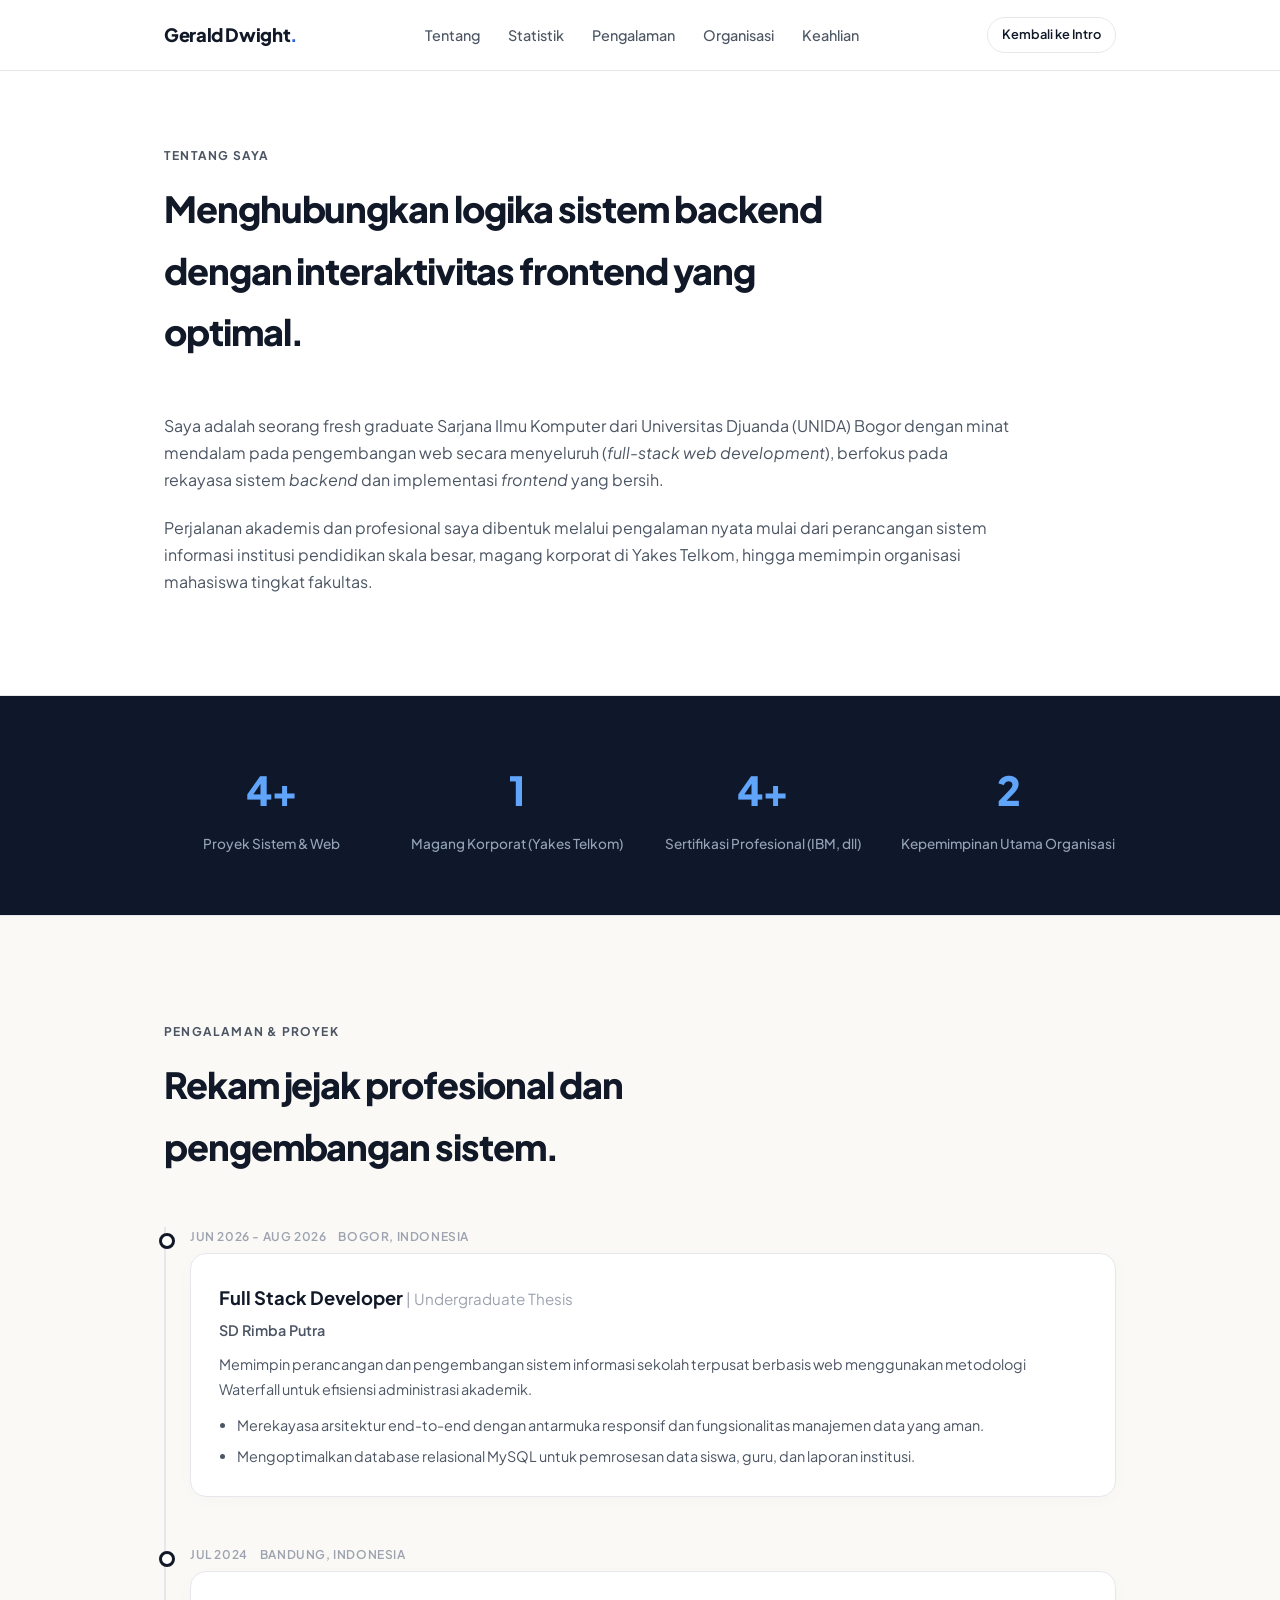
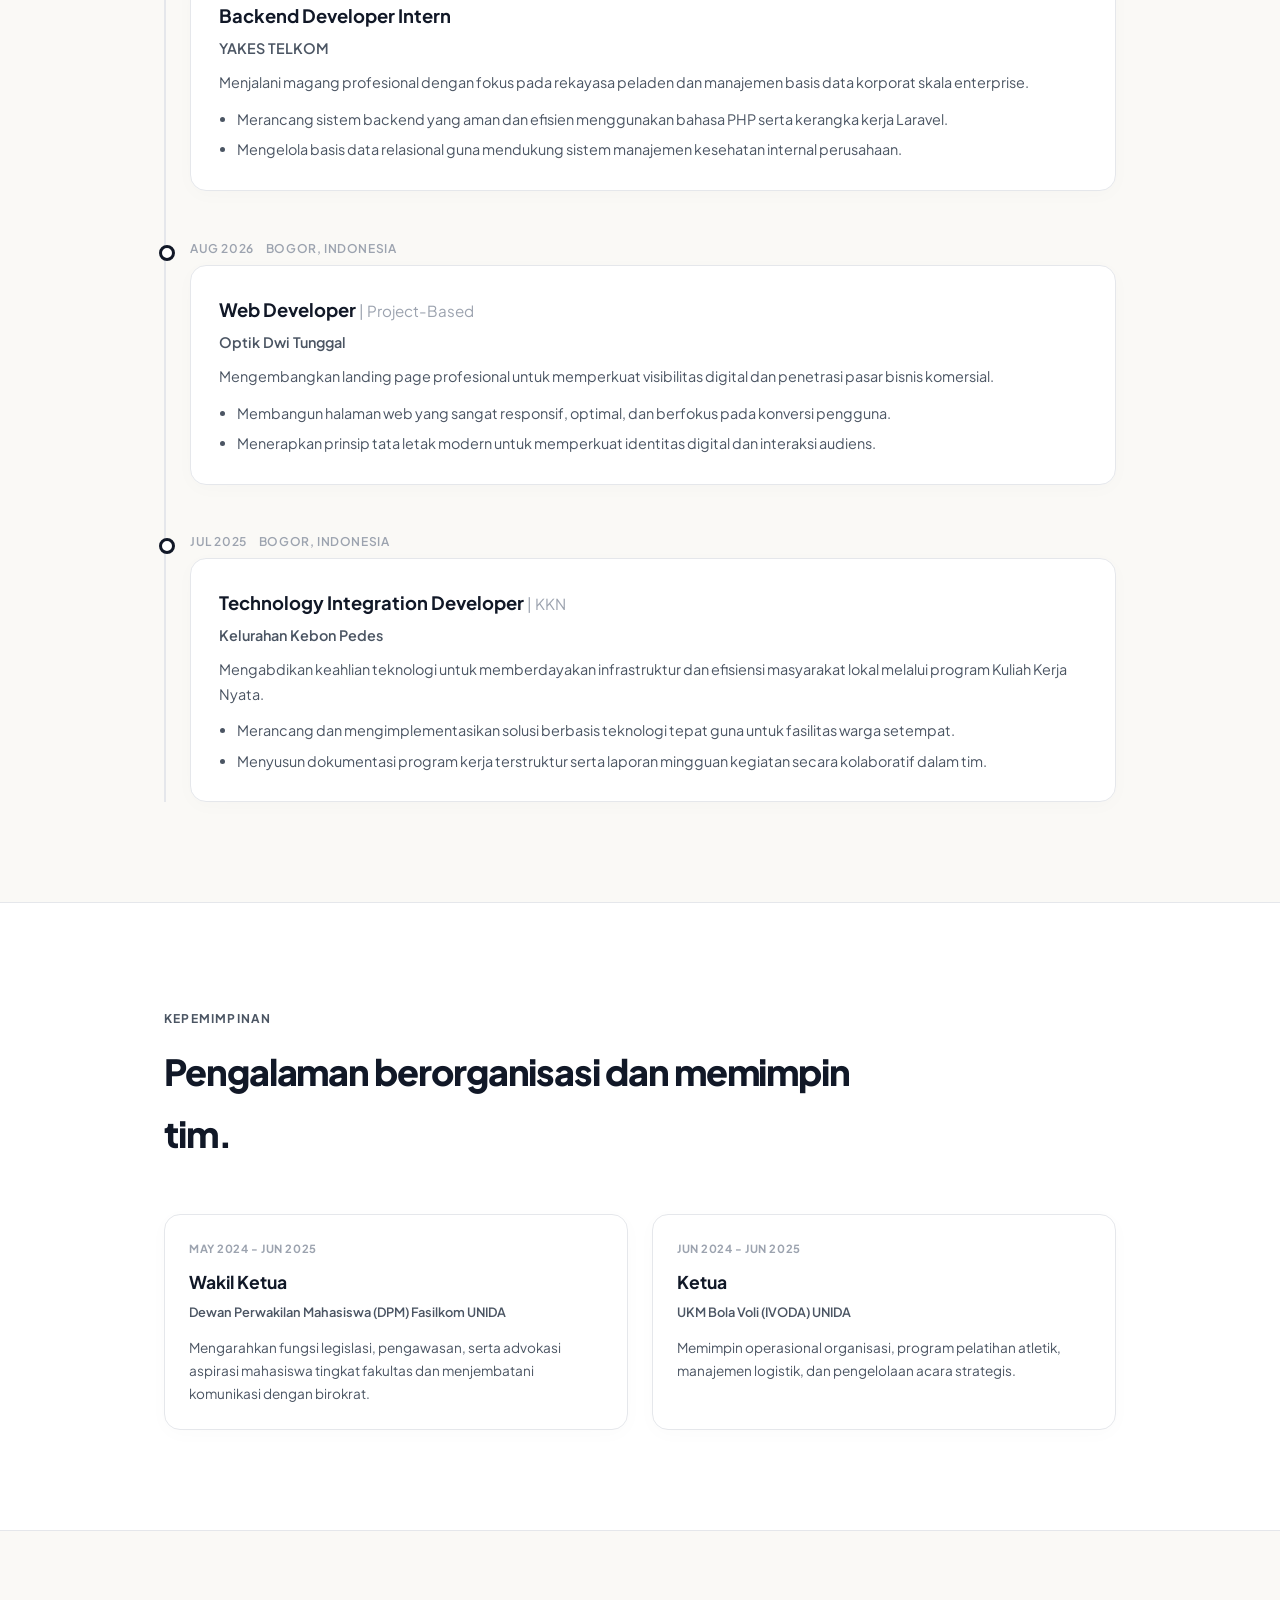
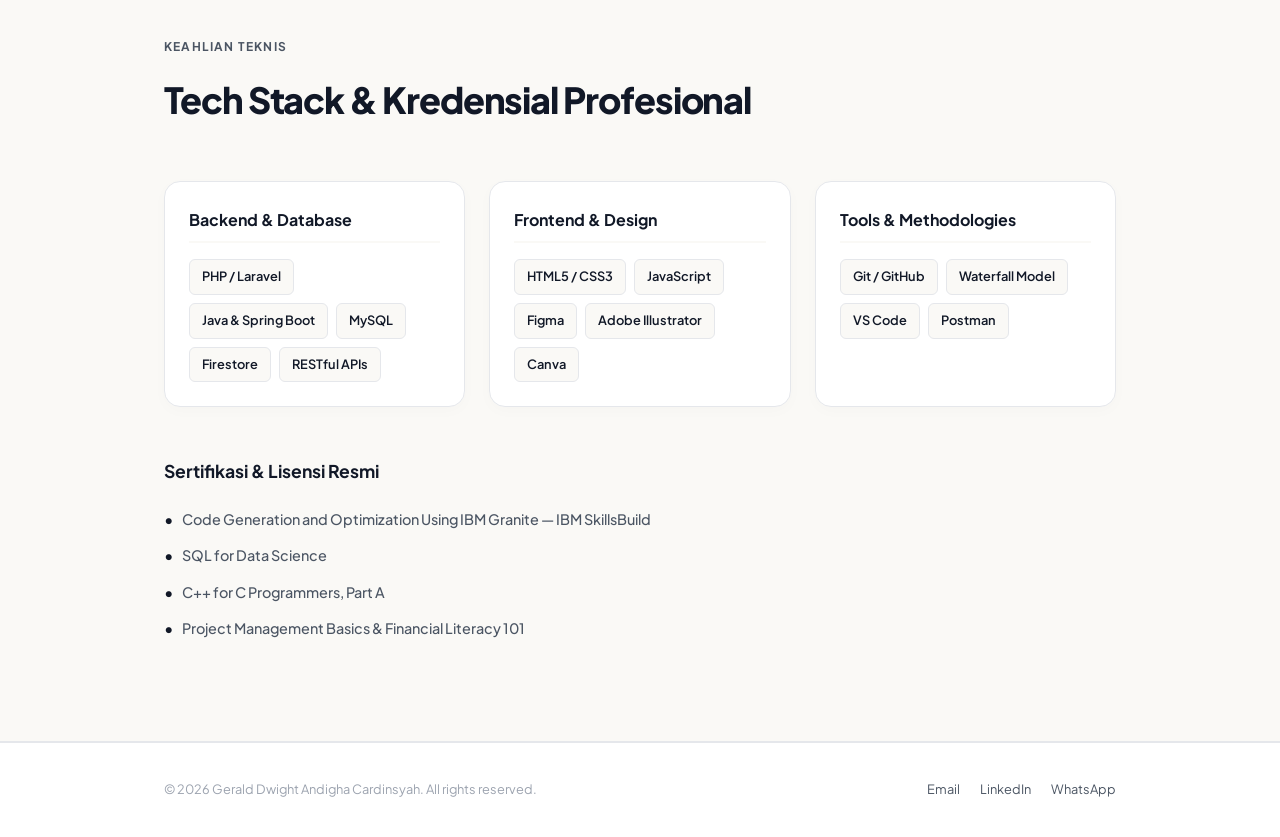
==== portfolio.html @ aa1ef706 "Add files via upload" ====
<!DOCTYPE html>
<html lang="id">
<head>
    <meta charset="UTF-8">
    <meta name="viewport" content="width=device-width, initial-scale=1.0">
    <title>Portfolio — Gerald Dwight Andigha Cardinsyah</title>
    <link rel="preconnect" href="https://fonts.googleapis.com">
    <link rel="preconnect" href="https://fonts.gstatic.com" crossorigin>
    <link href="https://fonts.googleapis.com/css2?family=Plus+Jakarta+Sans:wght@300;400;500;600;700;800&display=swap" rel="stylesheet">
    <link rel="stylesheet" href="style.css">
</head>
<body>

    <!-- Header & Navigation -->
    <header class="navbar" id="navbar">
        <div class="nav-container">
            <a href="index.html" class="logo">Gerald Dwight<span>.</span></a>
            <nav class="nav-links" id="navLinks">
                <a href="#about">Tentang</a>
                <a href="#stats">Statistik</a>
                <a href="#experience">Pengalaman</a>
                <a href="#organization">Organisasi</a>
                <a href="#skills">Keahlian</a>
            </nav>
            <div class="nav-actions">
                <a href="index.html" class="btn-outline-small">Kembali ke Intro</a>
                <button class="menu-toggle" id="menuToggle" aria-label="Toggle Menu">
                    <span></span>
                    <span></span>
                    <span></span>
                </button>
            </div>
        </div>
    </header>

    <!-- About Section -->
    <section id="about" class="section first-section">
        <div class="container reveal">
            <div class="section-header">
                <span class="section-tag">Tentang Saya</span>
                <h2 class="section-title">Menghubungkan logika sistem backend dengan interaktivitas frontend yang optimal.</h2>
            </div>
            <div class="about-content">
                <p>
                    Saya adalah seorang fresh graduate Sarjana Ilmu Komputer dari Universitas Djuanda (UNIDA) Bogor dengan minat mendalam pada pengembangan web secara menyeluruh (<em>full-stack web development</em>), berfokus pada rekayasa sistem <em>backend</em> dan implementasi <em>frontend</em> yang bersih.
                </p>
                <p>
                    Perjalanan akademis dan profesional saya dibentuk melalui pengalaman nyata mulai dari perancangan sistem informasi institusi pendidikan skala besar, magang korporat di Yakes Telkom, hingga memimpin organisasi mahasiswa tingkat fakultas.
                </p>
            </div>
        </div>
    </section>

    <!-- Stats Section (Baru untuk Mengisi Kekosongan & Menampilkan Kredibilitas) -->
    <section id="stats" class="stats-section">
        <div class="container">
            <div class="stats-grid reveal">
                <div class="stat-card">
                    <h3>4+</h3>
                    <p>Proyek Sistem & Web</p>
                </div>
                <div class="stat-card">
                    <h3>1</h3>
                    <p>Magang Korporat (Yakes Telkom)</p>
                </div>
                <div class="stat-card">
                    <h3>4+</h3>
                    <p>Sertifikasi Profesional (IBM, dll)</p>
                </div>
                <div class="stat-card">
                    <h3>2</h3>
                    <p>Kepemimpinan Utama Organisasi</p>
                </div>
            </div>
        </div>
    </section>

<!-- Experience Section -->
    <section id="experience" class="section bg-light">
        <div class="container">
            <div class="section-header reveal">
                <span class="section-tag">Pengalaman & Proyek</span>
                <h2 class="section-title">Rekam jejak profesional dan pengembangan sistem.</h2>
            </div>

            <div class="timeline">
                <!-- 1. SD Rimba Putra -->
                <div class="timeline-item reveal">
                    <div class="timeline-meta">
                        <span class="period">Jun 2026 - Aug 2026</span>
                        <span class="location">Bogor, Indonesia</span>
                    </div>
                    <div class="timeline-content card-box">
                        <h3>Full Stack Developer <span class="role-sub">| Undergraduate Thesis</span></h3>
                        <p class="company">SD Rimba Putra</p>
                        <p class="desc">
                            Memimpin perancangan dan pengembangan sistem informasi sekolah terpusat berbasis web menggunakan metodologi Waterfall untuk efisiensi administrasi akademik.
                        </p>
                        <ul>
                            <li>Merekayasa arsitektur end-to-end dengan antarmuka responsif dan fungsionalitas manajemen data yang aman.</li>
                            <li>Mengoptimalkan database relasional MySQL untuk pemrosesan data siswa, guru, dan laporan institusi.</li>
                        </ul>
                    </div>
                </div>

                <!-- 2. Yakes Telkom -->
                <div class="timeline-item reveal">
                    <div class="timeline-meta">
                        <span class="period">Jul 2024</span>
                        <span class="location">Bandung, Indonesia</span>
                    </div>
                    <div class="timeline-content card-box">
                        <h3>Backend Developer Intern</h3>
                        <p class="company">YAKES TELKOM</p>
                        <p class="desc">
                            Menjalani magang profesional dengan fokus pada rekayasa peladen dan manajemen basis data korporat skala enterprise.
                        </p>
                        <ul>
                            <li>Merancang sistem backend yang aman dan efisien menggunakan bahasa PHP serta kerangka kerja Laravel.</li>
                            <li>Mengelola basis data relasional guna mendukung sistem manajemen kesehatan internal perusahaan.</li>
                        </ul>
                    </div>
                </div>

<!-- 3. Optik Dwi Tunggal -->
                <div class="timeline-item reveal">
                    <div class="timeline-meta">
                        <span class="period">Aug 2026</span>
                        <span class="location">Bogor, Indonesia</span>
                    </div>
                    <div class="timeline-content card-box">
                        <h3>Web Developer <span class="role-sub">| Project-Based</span></h3>
                        <p class="company">Optik Dwi Tunggal</p>
                        <p class="desc">
                            Mengembangkan landing page profesional untuk memperkuat visibilitas digital dan penetrasi pasar bisnis komersial.
                        </p>
                        <ul>
                            <li>Membangun halaman web yang sangat responsif, optimal, dan berfokus pada konversi pengguna.</li>
                            <li>Menerapkan prinsip tata letak modern untuk memperkuat identitas digital dan interaksi audiens.</li>
                        </ul>
                    </div>
                </div>

                <!-- 4. KKN Kelurahan Kebon Pedes -->
                <div class="timeline-item reveal">
                    <div class="timeline-meta">
                        <span class="period">Jul 2025</span>
                        <span class="location">Bogor, Indonesia</span>
                    </div>
                    <div class="timeline-content card-box">
                        <h3>Technology Integration Developer <span class="role-sub">| KKN</span></h3>
                        <p class="company">Kelurahan Kebon Pedes</p>
                        <p class="desc">
                            Mengabdikan keahlian teknologi untuk memberdayakan infrastruktur dan efisiensi masyarakat lokal melalui program Kuliah Kerja Nyata.
                        </p>
                        <ul>
                            <li>Merancang dan mengimplementasikan solusi berbasis teknologi tepat guna untuk fasilitas warga setempat.</li>
                            <li>Menyusun dokumentasi program kerja terstruktur serta laporan mingguan kegiatan secara kolaboratif dalam tim.</li>
                        </ul>
                    </div>
                </div>
            </div>
        </div>
    </section>

    <!-- Organization Section -->
    <section id="organization" class="section">
        <div class="container">
            <div class="section-header reveal">
                <span class="section-tag">Kepemimpinan</span>
                <h2 class="section-title">Pengalaman berorganisasi dan memimpin tim.</h2>
            </div>

            <div class="org-grid">
                <div class="org-card reveal">
                    <span class="org-period">May 2024 - Jun 2025</span>
                    <h3>Wakil Ketua</h3>
                    <p class="org-place">Dewan Perwakilan Mahasiswa (DPM) Fasilkom UNIDA</p>
                    <p class="org-desc">Mengarahkan fungsi legislasi, pengawasan, serta advokasi aspirasi mahasiswa tingkat fakultas dan menjembatani komunikasi dengan birokrat.</p>
                </div>

                <div class="org-card reveal">
                    <span class="org-period">Jun 2024 - Jun 2025</span>
                    <h3>Ketua</h3>
                    <p class="org-place">UKM Bola Voli (IVODA) UNIDA</p>
                    <p class="org-desc">Memimpin operasional organisasi, program pelatihan atletik, manajemen logistik, dan pengelolaan acara strategis.</p>
                </div>
            </div>
        </div>
    </section>

    <!-- Skills & Certifications Section (Diperkaya dengan Grid Kartu Teknologi) -->
    <section id="skills" class="section bg-light">
        <div class="container">
            <div class="section-header reveal">
                <span class="section-tag">Keahlian Teknis</span>
                <h2 class="section-title">Tech Stack & Kredensial Profesional</h2>
            </div>

            <div class="skills-grid-container reveal">
                <div class="tech-card">
                    <h4>Backend & Database</h4>
                    <div class="tech-tags">
                        <span>PHP / Laravel</span>
                        <span>Java & Spring Boot</span>
                        <span>MySQL</span>
                        <span>Firestore</span>
                        <span>RESTful APIs</span>
                    </div>
                </div>
                <div class="tech-card">
                    <h4>Frontend & Design</h4>
                    <div class="tech-tags">
                        <span>HTML5 / CSS3</span>
                        <span>JavaScript</span>
                        <span>Figma</span>
                        <span>Adobe Illustrator</span>
                        <span>Canva</span>
                    </div>
                </div>
                <div class="tech-card">
                    <h4>Tools & Methodologies</h4>
                    <div class="tech-tags">
                        <span>Git / GitHub</span>
                        <span>Waterfall Model</span>
                        <span>VS Code</span>
                        <span>Postman</span>
                    </div>
                </div>
            </div>

            <div class="certs-box reveal" style="margin-top: 50px;">
                <h3 style="font-size: 1.1rem; margin-bottom: 20px; font-weight: 700;">Sertifikasi & Lisensi Resmi</h3>
                <ul class="cert-list">
                    <li>Code Generation and Optimization Using IBM Granite — IBM SkillsBuild</li>
                    <li>SQL for Data Science</li>
                    <li>C++ for C Programmers, Part A</li>
                    <li>Project Management Basics & Financial Literacy 101</li>
                </ul>
            </div>
        </div>
    </section>

    <!-- Footer -->
    <footer class="footer">
        <div class="container footer-content">
            <p>© <span id="currentYear">2026</span> Gerald Dwight Andigha Cardinsyah. All rights reserved.</p>
            <div class="footer-links">
                <a href="mailto:geralddwight2003@gmail.com">Email</a>
                <a href="https://linkedin.com/in/geralddwight" target="_blank">LinkedIn</a>
                <a href="tel:08998655334">WhatsApp</a>
            </div>
        </div>
    </footer>

    <script src="script.js"></script>
</body>
</html>
---- style.css ----
:root {
    --bg-primary: #ffffff;
    --bg-secondary: #faf9f6;
    --surface: #ffffff;
    --text-main: #111827;
    --text-muted: #4b5563;
    --text-light: #9ca3af;
    --accent: #0f172a;
    --border-color: #e5e7eb;
    --radius-lg: 16px;
    --radius-sm: 8px;
    --transition: all 0.4s cubic-bezier(0.16, 1, 0.3, 1);
}

* {
    margin: 0;
    padding: 0;
    box-sizing: border-box;
}

html {
    scroll-behavior: smooth;
}

body {
    font-family: 'Plus Jakarta Sans', sans-serif;
    background-color: var(--bg-primary);
    color: var(--text-main);
    line-height: 1.7;
    -webkit-font-smoothing: antialiased;
    overflow-x: hidden;
}

/* --- LANDING PAGE ARTISTIC STYLING --- */
.landing-body {
    background-color: #0b0f19;
    color: #f8fafc;
    min-height: 100vh;
    display: flex;
    flex-direction: column;
    justify-content: center;
    position: relative;
    overflow: hidden;
}

.artistic-bg {
    position: absolute;
    inset: 0;
    background: 
        radial-gradient(circle at 20% 30%, rgba(61, 62, 63, 0.8) 0%, transparent 50%),
        radial-gradient(circle at 80% 70%, rgba(17, 17, 18, 0.9) 0%, transparent 60%),
        linear-gradient(135deg, #090d16 0%, #111827 50%, #0f172a 100%);
    opacity: 0.95;
    z-index: 1;
}

.artistic-bg::after {
    content: "";
    position: absolute;
    inset: 0;
    background-image: url("data:image/svg+xml,%3Csvg viewBox='0 0 200 200' xmlns='http://www.w3.org/2000/svg'%3E%3Cfilter id='noiseFilter'%3E%3CfeTurbulence type='fractalNoise' baseFrequency='0.8' numOctaves='3' stitchTiles='stitch'/%3E%3C/filter%3E%3Crect width='100%25' height='100%25' filter='url(%23noiseFilter)' opacity='0.04'/%3E%3C/svg%3E");
    pointer-events: none;
    z-index: 2;
}

.landing-wrapper {
    position: relative;
    z-index: 3;
    width: 100%;
    max-width: 1400px;
    margin: 0 auto;
    min-height: 100vh;
    padding: 40px 60px;
    display: grid;
    grid-template-columns: 1fr auto 1fr;
    grid-template-rows: auto 1fr auto;
    align-items: center;
}

.landing-top-left {
    grid-column: 1;
    grid-row: 1;
}

.brand-name {
    font-size: clamp(1.8rem, 3vw, 2.5rem);
    font-weight: 300;
    letter-spacing: -0.02em;
    color: #ffffff;
    margin-bottom: 4px;
}

.brand-sub {
    font-size: 0.85rem;
    color: #94a3b8;
    text-transform: uppercase;
    letter-spacing: 0.1em;
}

.landing-center-profile {
    grid-column: 2;
    grid-row: 1 / span 3;
    display: flex;
    flex-direction: column;
    align-items: center;
    text-align: center;
}

.profile-frame {
    width: 220px;
    height: 280px;
    border-radius: 12px;
    overflow: hidden;
    border: 1px solid rgba(255, 255, 255, 0.15);
    box-shadow: 0 20px 40px rgba(0, 0, 0, 0.5);
    background: #24272c;
    margin-bottom: 20px;
    transition: transform 0.5s ease;
}

.profile-frame:hover {
    transform: scale(1.02);
}

.profile-frame img {
    width: 100%;
    height: 100%;
    object-fit: cover;
    filter: grayscale(20%) contrast(105%);
}

.profile-caption {
    font-size: 0.8rem;
    color: #94a3b8;
    display: flex;
    gap: 8px;
    align-items: center;
}

.profile-caption .divider {
    color: #475569;
}

.landing-bottom-action {
    grid-column: 1;
    grid-row: 3;
    align-self: end;
}

.btn-enter {
    display: inline-flex;
    align-items: center;
    gap: 12px;
    color: #ffffff;
    background: rgba(255, 255, 255, 0.08);
    border: 1px solid rgba(255, 255, 255, 0.2);
    padding: 12px 24px;
    border-radius: 50px;
    font-size: 0.85rem;
    font-weight: 600;
    text-decoration: none;
    backdrop-filter: blur(8px);
    transition: var(--transition);
}

.btn-enter:hover {
    background: #ffffff;
    color: #0b0f19;
    transform: translateY(-2px);
}

.landing-bottom-right {
    grid-column: 3;
    grid-row: 3;
    justify-self: end;
    align-self: end;
    max-width: 280px;
    text-align: right;
}

.landing-bottom-right p {
    font-size: 0.75rem;
    color: #64748b;
    line-height: 1.6;
}

@media(max-width: 900px) {
    .landing-wrapper {
        grid-template-columns: 1fr;
        grid-template-rows: auto auto auto;
        padding: 40px 24px;
        gap: 30px;
        text-align: center;
    }
    .landing-top-left, .landing-center-profile, .landing-bottom-action, .landing-bottom-right {
        grid-column: 1;
        grid-row: auto;
        justify-self: center;
        text-align: center;
    }
    .landing-bottom-right {
        max-width: 100%;
    }
}

/* --- UTILITIES PORTFOLIO PAGE --- */
.container {
    max-width: 1000px;
    margin: 0 auto;
    padding: 0 24px;
}

.section {
    padding: 100px 0;
    border-bottom: 1px solid var(--border-color);
}

.first-section {
    padding-top: 140px;
}

.bg-light {
    background-color: var(--bg-secondary);
}

.section-header {
    margin-bottom: 50px;
    max-width: 700px;
}

.section-tag {
    display: inline-block;
    font-size: 0.75rem;
    font-weight: 700;
    text-transform: uppercase;
    letter-spacing: 0.1em;
    color: var(--text-muted);
    margin-bottom: 12px;
}

.section-title {
    font-size: clamp(1.6rem, 3vw, 2.25rem);
    font-weight: 800;
    letter-spacing: -0.03em;
    color: var(--text-main);
}

/* --- NAVBAR PORTFOLIO --- */
.navbar {
    position: fixed;
    top: 0;
    left: 0;
    right: 0;
    z-index: 1000;
    background: rgba(255, 255, 255, 0.9);
    backdrop-filter: blur(12px);
    border-bottom: 1px solid var(--border-color);
    transition: var(--transition);
}

.nav-container {
    max-width: 1000px;
    margin: 0 auto;
    height: 70px;
    padding: 0 24px;
    display: flex;
    align-items: center;
    justify-content: space-between;
}

.logo {
    font-size: 1.15rem;
    font-weight: 800;
    color: var(--text-main);
    text-decoration: none;
    letter-spacing: -0.02em;
}

.logo span {
    color: #2563eb;
}

.nav-links {
    display: flex;
    gap: 28px;
}

.nav-links a {
    font-size: 0.9rem;
    font-weight: 500;
    color: var(--text-muted);
    text-decoration: none;
    transition: var(--transition);
}

.nav-links a:hover {
    color: var(--text-main);
}

.nav-actions {
    display: flex;
    align-items: center;
    gap: 12px;
}

.btn-outline-small {
    font-size: 0.8rem;
    font-weight: 600;
    color: var(--text-main);
    text-decoration: none;
    border: 1px solid var(--border-color);
    padding: 6px 14px;
    border-radius: 50px;
    transition: var(--transition);
}

.btn-outline-small:hover {
    background: var(--bg-secondary);
}

.menu-toggle {
    display: none;
    background: none;
    border: none;
    cursor: pointer;
    flex-direction: column;
    gap: 5px;
    width: 26px;
    padding: 4px;
}

.menu-toggle span {
    display: block;
    width: 100%;
    height: 2px;
    background: var(--text-main);
    transition: var(--transition);
    border-radius: 2px;
}

/* --- ABOUT, TIMELINE, ORG, SKILLS --- */
.about-content {
    display: flex;
    flex-direction: column;
    gap: 20px;
    font-size: 1rem;
    color: var(--text-muted);
    max-width: 850px;
}

.timeline {
    position: relative;
    padding-left: 24px;
    border-left: 2px solid var(--border-color);
    display: flex;
    flex-direction: column;
    gap: 48px;
}

.timeline-item {
    position: relative;
}

.timeline-item::before {
    content: '';
    position: absolute;
    left: -31px;
    top: 6px;
    width: 10px;
    height: 10px;
    border-radius: 50%;
    background: var(--bg-primary);
    border: 3px solid var(--text-main);
}

.timeline-meta {
    display: flex;
    gap: 12px;
    font-size: 0.75rem;
    font-weight: 600;
    color: var(--text-light);
    margin-bottom: 6px;
    text-transform: uppercase;
    letter-spacing: 0.05em;
    flex-wrap: wrap;
}

.timeline-content h3 {
    font-size: 1.15rem;
    font-weight: 700;
    color: var(--text-main);
    margin-bottom: 4px;
}

.role-sub {
    font-weight: 400;
    color: var(--text-light);
    font-size: 0.95rem;
}

.company {
    font-weight: 600;
    color: var(--text-muted);
    font-size: 0.9rem;
    margin-bottom: 10px;
}

.desc {
    color: var(--text-muted);
    font-size: 0.9rem;
    margin-bottom: 12px;
}

.timeline-content ul {
    list-style-type: disc;
    padding-left: 18px;
    display: flex;
    flex-direction: column;
    gap: 6px;
    color: var(--text-muted);
    font-size: 0.9rem;
}

.org-grid {
    display: grid;
    grid-template-columns: repeat(auto-fit, minmax(260px, 1fr));
    gap: 24px;
}

.org-card {
    background: var(--surface);
    border: 1px solid var(--border-color);
    padding: 24px;
    border-radius: var(--radius-lg);
    box-shadow: 0 4px 20px rgba(0,0,0,0.02);
    transition: var(--transition);
}

.org-card:hover {
    transform: translateY(-4px);
    border-color: #cbd5e1;
}

.org-period {
    font-size: 0.7rem;
    font-weight: 700;
    text-transform: uppercase;
    letter-spacing: 0.05em;
    color: var(--text-light);
    display: block;
    margin-bottom: 10px;
}

.org-card h3 {
    font-size: 1.1rem;
    font-weight: 700;
    margin-bottom: 4px;
}

.org-place {
    font-size: 0.8rem;
    font-weight: 600;
    color: var(--text-muted);
    margin-bottom: 12px;
}

.org-desc {
    font-size: 0.85rem;
    color: var(--text-muted);
}

.skills-wrapper {
    display: grid;
    grid-template-columns: 1fr 1fr;
    gap: 40px;
}

@media(max-width: 768px) {
    .skills-wrapper {
        grid-template-columns: 1fr;
    }
}

.chips-container {
    display: flex;
    flex-wrap: wrap;
    gap: 8px;
    margin-top: 20px;
}

.chip {
    background: var(--surface);
    border: 1px solid var(--border-color);
    padding: 6px 14px;
    border-radius: 50px;
    font-size: 0.8rem;
    font-weight: 600;
    color: var(--text-main);
}

.cert-list {
    list-style: none;
    display: flex;
    flex-direction: column;
    gap: 12px;
    margin-top: 20px;
}

.cert-list li {
    font-size: 0.9rem;
    font-weight: 500;
    color: var(--text-muted);
    position: relative;
    padding-left: 18px;
}

.cert-list li::before {
    content: '•';
    position: absolute;
    left: 0;
    color: var(--text-main);
    font-weight: bold;
}

.footer {
    padding: 36px 0;
    background: #ffffff;
    border-top: 1px solid var(--border-color);
    font-size: 0.8rem;
    color: var(--text-light);
}

.footer-content {
    display: flex;
    justify-content: space-between;
    align-items: center;
}

.footer-links {
    display: flex;
    gap: 20px;
}

.footer-links a {
    color: var(--text-muted);
    text-decoration: none;
    transition: var(--transition);
}

.footer-links a:hover {
    color: var(--text-main);
}

/* --- REVEAL ANIMATIONS --- */
.reveal {
    opacity: 0;
    transform: translateY(40px);
    transition: opacity 0.8s cubic-bezier(0.16, 1, 0.3, 1), transform 0.8s cubic-bezier(0.16, 1, 0.3, 1);
    will-change: opacity, transform;
}

.reveal.active {
    opacity: 1;
    transform: translateY(0);
}

@media(max-width: 768px) {
    .section {
        padding: 70px 0;
    }
    .first-section {
        padding-top: 100px;
    }
    .nav-links {
        display: none;
        position: absolute;
        top: 70px;
        left: 0;
        right: 0;
        background: #ffffff;
        flex-direction: column;
        padding: 24px;
        border-bottom: 1px solid var(--border-color);
        box-shadow: 0 15px 30px rgba(0,0,0,0.05);
        gap: 16px;
    }
    .nav-links.active {
        display: flex;
    }
    .menu-toggle {
        display: flex;
    }
    .footer-content {
        flex-direction: column;
        gap: 16px;
        text-align: center;
    }
}

/* --- STATS COUNTER SECTION --- */
.stats-section {
    background: #0f172a;
    color: #ffffff;
    padding: 60px 0;
    border-bottom: 1px solid var(--border-color);
}

.stats-grid {
    display: grid;
    grid-template-columns: repeat(auto-fit, minmax(200px, 1fr));
    gap: 30px;
    text-align: center;
}

.stat-card h3 {
    font-size: 2.5rem;
    font-weight: 800;
    color: #60a5fa;
    margin-bottom: 8px;
    letter-spacing: -0.03em;
}

.stat-card p {
    font-size: 0.85rem;
    color: #94a3b8;
    font-weight: 500;
}

/* --- ENHANCED CARDS & TECH STACK --- */
.card-box {
    background: var(--surface);
    border: 1px solid var(--border-color);
    padding: 28px;
    border-radius: var(--radius-lg);
    box-shadow: 0 4px 20px rgba(0,0,0,0.02);
    transition: var(--transition);
}

.card-box:hover {
    border-color: #cbd5e1;
    transform: translateY(-2px);
}

.skills-grid-container {
    display: grid;
    grid-template-columns: repeat(auto-fit, minmax(280px, 1fr));
    gap: 24px;
}

.tech-card {
    background: var(--surface);
    border: 1px solid var(--border-color);
    padding: 24px;
    border-radius: var(--radius-lg);
    box-shadow: 0 4px 15px rgba(0,0,0,0.02);
}

.tech-card h4 {
    font-size: 1rem;
    font-weight: 700;
    color: var(--text-main);
    margin-bottom: 16px;
    padding-bottom: 8px;
    border-bottom: 2px solid var(--bg-secondary);
}

.tech-tags {
    display: flex;
    flex-wrap: wrap;
    gap: 8px;
}

.tech-tags span {
    background: var(--bg-secondary);
    border: 1px solid var(--border-color);
    padding: 6px 12px;
    border-radius: 6px;
    font-size: 0.8rem;
    font-weight: 600;
    color: var(--text-main);
}
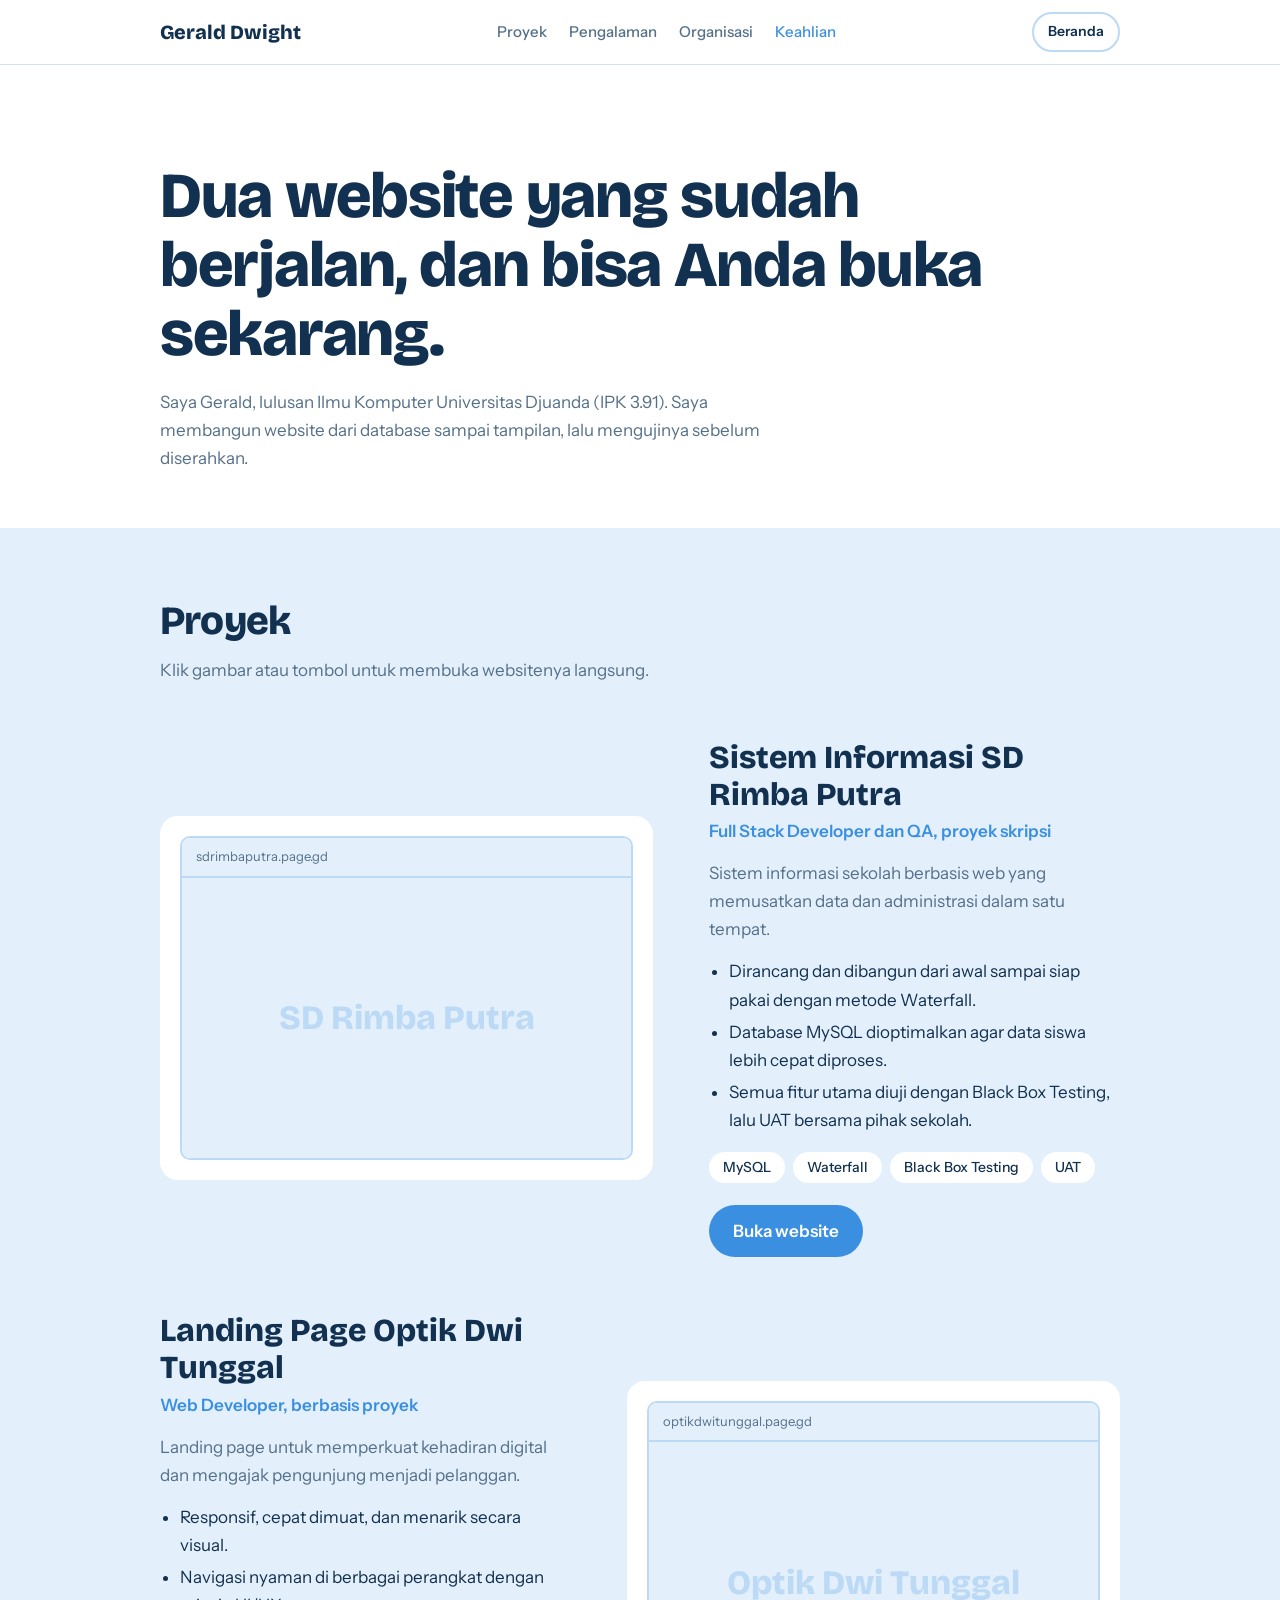
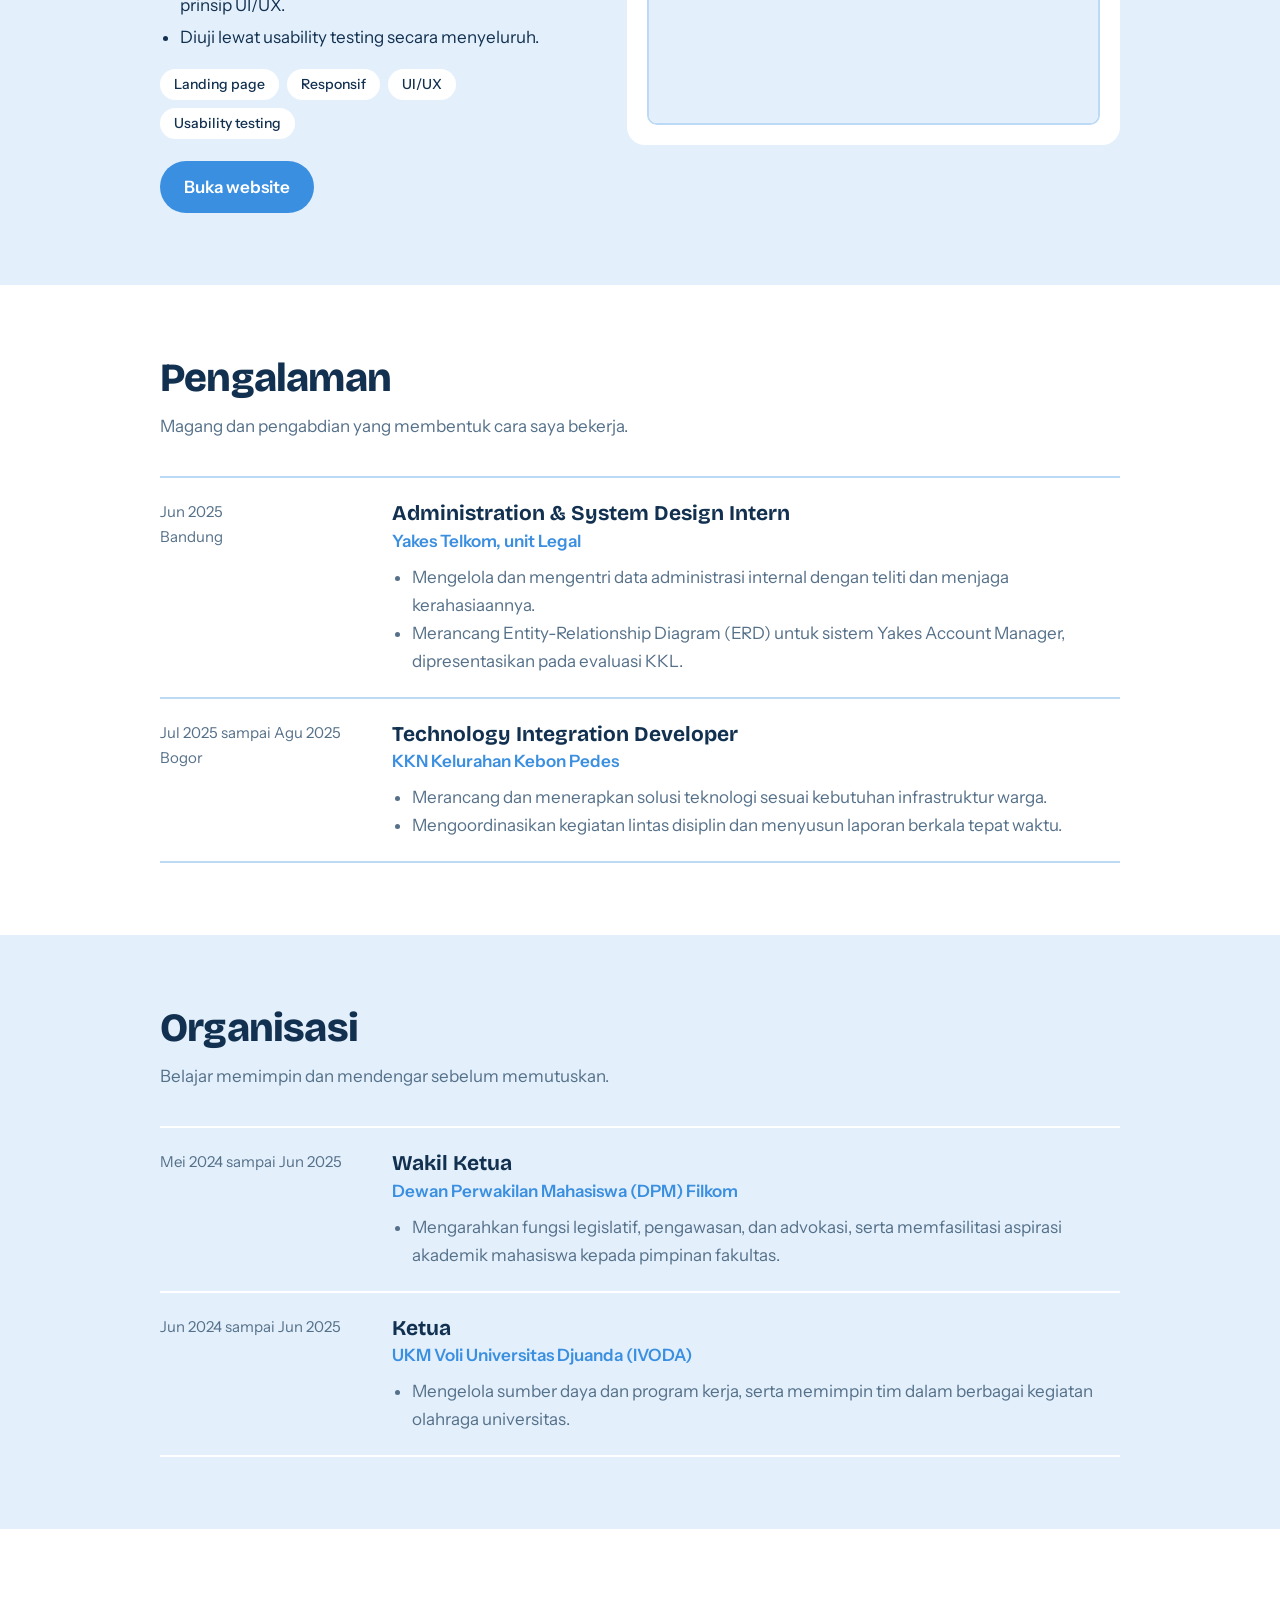
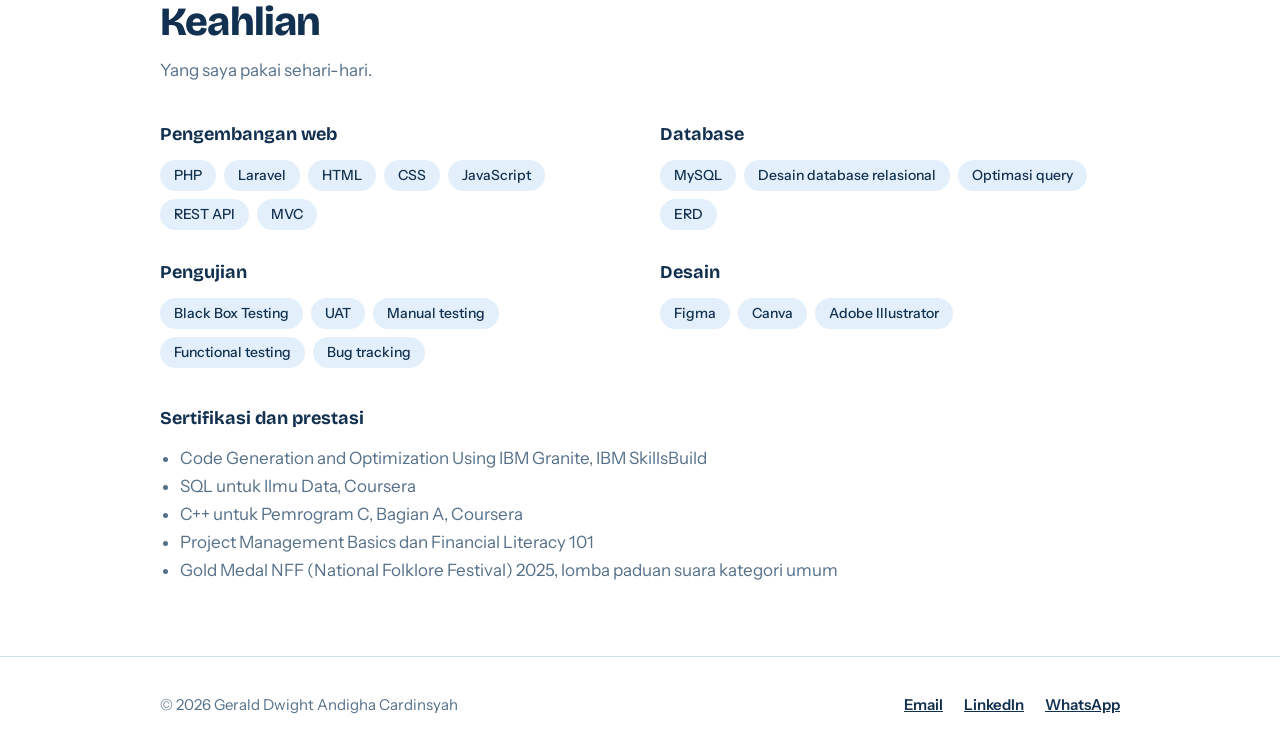
==== commit 81549e8b: "Update portfolio.html" ====
--- a/portfolio.html
+++ b/portfolio.html
@@ -1,258 +1,179 @@
 <!DOCTYPE html>
 <html lang="id">
 <head>
-    <meta charset="UTF-8">
-    <meta name="viewport" content="width=device-width, initial-scale=1.0">
-    <title>Portfolio — Gerald Dwight Andigha Cardinsyah</title>
-    <link rel="preconnect" href="https://fonts.googleapis.com">
-    <link rel="preconnect" href="https://fonts.gstatic.com" crossorigin>
-    <link href="https://fonts.googleapis.com/css2?family=Plus+Jakarta+Sans:wght@300;400;500;600;700;800&display=swap" rel="stylesheet">
-    <link rel="stylesheet" href="style.css">
+<meta charset="UTF-8">
+<meta name="viewport" content="width=device-width, initial-scale=1">
+<title>Portofolio | Gerald Dwight Andigha Cardinsyah</title>
+<link rel="preconnect" href="https://fonts.googleapis.com">
+<link rel="preconnect" href="https://fonts.gstatic.com" crossorigin>
+<link href="https://fonts.googleapis.com/css2?family=Bricolage+Grotesque:opsz,wght@12..96,500;12..96,700;12..96,800&family=Instrument+Sans:wght@400;500;600&display=swap" rel="stylesheet">
+<link rel="stylesheet" href="style.css">
 </head>
-<body>
+<body class="page-portfolio">
 
-    <!-- Header & Navigation -->
-    <header class="navbar" id="navbar">
-        <div class="nav-container">
-            <a href="index.html" class="logo">Gerald Dwight<span>.</span></a>
-            <nav class="nav-links" id="navLinks">
-                <a href="#about">Tentang</a>
-                <a href="#stats">Statistik</a>
-                <a href="#experience">Pengalaman</a>
-                <a href="#organization">Organisasi</a>
-                <a href="#skills">Keahlian</a>
-            </nav>
-            <div class="nav-actions">
-                <a href="index.html" class="btn-outline-small">Kembali ke Intro</a>
-                <button class="menu-toggle" id="menuToggle" aria-label="Toggle Menu">
-                    <span></span>
-                    <span></span>
-                    <span></span>
-                </button>
+<header class="nav" id="navbar">
+  <div class="wrap">
+    <a class="logo" href="index.html">Gerald Dwight</a>
+    <nav id="navLinks" aria-label="Navigasi utama">
+      <a href="#proyek">Proyek</a>
+      <a href="#pengalaman">Pengalaman</a>
+      <a href="#organisasi">Organisasi</a>
+      <a href="#keahlian">Keahlian</a>
+      <a class="only-m" href="index.html">Beranda</a>
+    </nav>
+    <a class="home" href="index.html">Beranda</a>
+    <button class="menu-toggle" id="menuToggle" aria-label="Buka menu" aria-expanded="false" aria-controls="navLinks"><span></span><span></span><span></span></button>
+  </div>
+</header>
+
+<main>
+  <section class="intro">
+    <div class="wrap">
+      <h1>Dua website yang sudah berjalan, dan bisa Anda buka sekarang.</h1>
+      <p>Saya Gerald, lulusan Ilmu Komputer Universitas Djuanda (IPK 3.91). Saya membangun website dari database sampai tampilan, lalu mengujinya sebelum diserahkan.</p>
+    </div>
+  </section>
+
+  <section id="proyek" class="sec tint">
+    <div class="wrap">
+      <h2>Proyek</h2>
+      <p class="sub">Klik gambar atau tombol untuk membuka websitenya langsung.</p>
+
+      <article class="project reveal">
+        <a class="shot" href="https://sdrimbaputra.page.gd/?i=3" target="_blank" rel="noopener" aria-label="Buka website SD Rimba Putra">
+          <div class="frame">
+            <div class="bar">sdrimbaputra.page.gd</div>
+            <div class="screen">SD Rimba Putra
+              <img src="img/sd-rimba-putra.jpg" alt="Tampilan website SD Rimba Putra" data-fb="https://image.thum.io/get/width/1000/crop/625/https://sdrimbaputra.page.gd/">
             </div>
+          </div>
+        </a>
+        <div>
+          <h3>Sistem Informasi SD Rimba Putra</h3>
+          <p class="role">Full Stack Developer dan QA, proyek skripsi</p>
+          <p class="d">Sistem informasi sekolah berbasis web yang memusatkan data dan administrasi dalam satu tempat.</p>
+          <ul>
+            <li>Dirancang dan dibangun dari awal sampai siap pakai dengan metode Waterfall.</li>
+            <li>Database MySQL dioptimalkan agar data siswa lebih cepat diproses.</li>
+            <li>Semua fitur utama diuji dengan Black Box Testing, lalu UAT bersama pihak sekolah.</li>
+          </ul>
+          <div class="tags"><span>MySQL</span><span>Waterfall</span><span>Black Box Testing</span><span>UAT</span></div>
+          <a class="btn" href="https://sdrimbaputra.page.gd/?i=3" target="_blank" rel="noopener">Buka website</a>
         </div>
-    </header>
+      </article>
 
-    <!-- About Section -->
-    <section id="about" class="section first-section">
-        <div class="container reveal">
-            <div class="section-header">
-                <span class="section-tag">Tentang Saya</span>
-                <h2 class="section-title">Menghubungkan logika sistem backend dengan interaktivitas frontend yang optimal.</h2>
+      <article class="project reveal">
+        <a class="shot" href="https://optikdwitunggal.page.gd/?i=3" target="_blank" rel="noopener" aria-label="Buka website Optik Dwi Tunggal">
+          <div class="frame">
+            <div class="bar">optikdwitunggal.page.gd</div>
+            <div class="screen">Optik Dwi Tunggal
+              <img src="img/optik-dwi-tunggal.jpg" alt="Tampilan website Optik Dwi Tunggal" data-fb="https://image.thum.io/get/width/1000/crop/625/https://optikdwitunggal.page.gd/">
             </div>
-            <div class="about-content">
-                <p>
-                    Saya adalah seorang fresh graduate Sarjana Ilmu Komputer dari Universitas Djuanda (UNIDA) Bogor dengan minat mendalam pada pengembangan web secara menyeluruh (<em>full-stack web development</em>), berfokus pada rekayasa sistem <em>backend</em> dan implementasi <em>frontend</em> yang bersih.
-                </p>
-                <p>
-                    Perjalanan akademis dan profesional saya dibentuk melalui pengalaman nyata mulai dari perancangan sistem informasi institusi pendidikan skala besar, magang korporat di Yakes Telkom, hingga memimpin organisasi mahasiswa tingkat fakultas.
-                </p>
-            </div>
+          </div>
+        </a>
+        <div>
+          <h3>Landing Page Optik Dwi Tunggal</h3>
+          <p class="role">Web Developer, berbasis proyek</p>
+          <p class="d">Landing page untuk memperkuat kehadiran digital dan mengajak pengunjung menjadi pelanggan.</p>
+          <ul>
+            <li>Responsif, cepat dimuat, dan menarik secara visual.</li>
+            <li>Navigasi nyaman di berbagai perangkat dengan prinsip UI/UX.</li>
+            <li>Diuji lewat usability testing secara menyeluruh.</li>
+          </ul>
+          <div class="tags"><span>Landing page</span><span>Responsif</span><span>UI/UX</span><span>Usability testing</span></div>
+          <a class="btn" href="https://optikdwitunggal.page.gd/?i=3" target="_blank" rel="noopener">Buka website</a>
         </div>
-    </section>
+      </article>
+    </div>
+  </section>
 
-    <!-- Stats Section (Baru untuk Mengisi Kekosongan & Menampilkan Kredibilitas) -->
-    <section id="stats" class="stats-section">
-        <div class="container">
-            <div class="stats-grid reveal">
-                <div class="stat-card">
-                    <h3>4+</h3>
-                    <p>Proyek Sistem & Web</p>
-                </div>
-                <div class="stat-card">
-                    <h3>1</h3>
-                    <p>Magang Korporat (Yakes Telkom)</p>
-                </div>
-                <div class="stat-card">
-                    <h3>4+</h3>
-                    <p>Sertifikasi Profesional (IBM, dll)</p>
-                </div>
-                <div class="stat-card">
-                    <h3>2</h3>
-                    <p>Kepemimpinan Utama Organisasi</p>
-                </div>
-            </div>
+  <section id="pengalaman" class="sec">
+    <div class="wrap">
+      <h2>Pengalaman</h2>
+      <p class="sub">Magang dan pengabdian yang membentuk cara saya bekerja.</p>
+      <div class="row reveal">
+        <div class="when">Jun 2025<br>Bandung</div>
+        <div>
+          <h3>Administration &amp; System Design Intern</h3>
+          <p class="at">Yakes Telkom, unit Legal</p>
+          <ul>
+            <li>Mengelola dan mengentri data administrasi internal dengan teliti dan menjaga kerahasiaannya.</li>
+            <li>Merancang Entity-Relationship Diagram (ERD) untuk sistem Yakes Account Manager, dipresentasikan pada evaluasi KKL.</li>
+          </ul>
         </div>
-    </section>
+      </div>
+      <div class="row reveal">
+        <div class="when">Jul 2025 sampai Agu 2025<br>Bogor</div>
+        <div>
+          <h3>Technology Integration Developer</h3>
+          <p class="at">KKN Kelurahan Kebon Pedes</p>
+          <ul>
+            <li>Merancang dan menerapkan solusi teknologi sesuai kebutuhan infrastruktur warga.</li>
+            <li>Mengoordinasikan kegiatan lintas disiplin dan menyusun laporan berkala tepat waktu.</li>
+          </ul>
+        </div>
+      </div>
+    </div>
+  </section>
 
-<!-- Experience Section -->
-    <section id="experience" class="section bg-light">
-        <div class="container">
-            <div class="section-header reveal">
-                <span class="section-tag">Pengalaman & Proyek</span>
-                <h2 class="section-title">Rekam jejak profesional dan pengembangan sistem.</h2>
-            </div>
+  <section id="organisasi" class="sec tint">
+    <div class="wrap">
+      <h2>Organisasi</h2>
+      <p class="sub">Belajar memimpin dan mendengar sebelum memutuskan.</p>
+      <div class="row reveal">
+        <div class="when">Mei 2024 sampai Jun 2025</div>
+        <div>
+          <h3>Wakil Ketua</h3>
+          <p class="at">Dewan Perwakilan Mahasiswa (DPM) Filkom</p>
+          <ul><li>Mengarahkan fungsi legislatif, pengawasan, dan advokasi, serta memfasilitasi aspirasi akademik mahasiswa kepada pimpinan fakultas.</li></ul>
+        </div>
+      </div>
+      <div class="row reveal">
+        <div class="when">Jun 2024 sampai Jun 2025</div>
+        <div>
+          <h3>Ketua</h3>
+          <p class="at">UKM Voli Universitas Djuanda (IVODA)</p>
+          <ul><li>Mengelola sumber daya dan program kerja, serta memimpin tim dalam berbagai kegiatan olahraga universitas.</li></ul>
+        </div>
+      </div>
+    </div>
+  </section>
 
-            <div class="timeline">
-                <!-- 1. SD Rimba Putra -->
-                <div class="timeline-item reveal">
-                    <div class="timeline-meta">
-                        <span class="period">Jun 2026 - Aug 2026</span>
-                        <span class="location">Bogor, Indonesia</span>
-                    </div>
-                    <div class="timeline-content card-box">
-                        <h3>Full Stack Developer <span class="role-sub">| Undergraduate Thesis</span></h3>
-                        <p class="company">SD Rimba Putra</p>
-                        <p class="desc">
-                            Memimpin perancangan dan pengembangan sistem informasi sekolah terpusat berbasis web menggunakan metodologi Waterfall untuk efisiensi administrasi akademik.
-                        </p>
-                        <ul>
-                            <li>Merekayasa arsitektur end-to-end dengan antarmuka responsif dan fungsionalitas manajemen data yang aman.</li>
-                            <li>Mengoptimalkan database relasional MySQL untuk pemrosesan data siswa, guru, dan laporan institusi.</li>
-                        </ul>
-                    </div>
-                </div>
+  <section id="keahlian" class="sec">
+    <div class="wrap">
+      <h2>Keahlian</h2>
+      <p class="sub">Yang saya pakai sehari-hari.</p>
+      <div class="skills">
+        <div><h3>Pengembangan web</h3><div class="chips"><span>PHP</span><span>Laravel</span><span>HTML</span><span>CSS</span><span>JavaScript</span><span>REST API</span><span>MVC</span></div></div>
+        <div><h3>Database</h3><div class="chips"><span>MySQL</span><span>Desain database relasional</span><span>Optimasi query</span><span>ERD</span></div></div>
+        <div><h3>Pengujian</h3><div class="chips"><span>Black Box Testing</span><span>UAT</span><span>Manual testing</span><span>Functional testing</span><span>Bug tracking</span></div></div>
+        <div><h3>Desain</h3><div class="chips"><span>Figma</span><span>Canva</span><span>Adobe Illustrator</span></div></div>
+      </div>
+      <div class="certs">
+        <h3>Sertifikasi dan prestasi</h3>
+        <ul>
+          <li>Code Generation and Optimization Using IBM Granite, IBM SkillsBuild</li>
+          <li>SQL untuk Ilmu Data, Coursera</li>
+          <li>C++ untuk Pemrogram C, Bagian A, Coursera</li>
+          <li>Project Management Basics dan Financial Literacy 101</li>
+          <li>Gold Medal NFF (National Folklore Festival) 2025, lomba paduan suara kategori umum</li>
+        </ul>
+      </div>
+    </div>
+  </section>
+</main>
 
-                <!-- 2. Yakes Telkom -->
-                <div class="timeline-item reveal">
-                    <div class="timeline-meta">
-                        <span class="period">Jul 2024</span>
-                        <span class="location">Bandung, Indonesia</span>
-                    </div>
-                    <div class="timeline-content card-box">
-                        <h3>Backend Developer Intern</h3>
-                        <p class="company">YAKES TELKOM</p>
-                        <p class="desc">
-                            Menjalani magang profesional dengan fokus pada rekayasa peladen dan manajemen basis data korporat skala enterprise.
-                        </p>
-                        <ul>
-                            <li>Merancang sistem backend yang aman dan efisien menggunakan bahasa PHP serta kerangka kerja Laravel.</li>
-                            <li>Mengelola basis data relasional guna mendukung sistem manajemen kesehatan internal perusahaan.</li>
-                        </ul>
-                    </div>
-                </div>
+<footer>
+  <div class="wrap">
+    <span>&copy; <span id="currentYear">2026</span> Gerald Dwight Andigha Cardinsyah</span>
+    <span>
+      <a href="mailto:geralddwight2003@gmail.com">Email</a>
+      <a href="https://linkedin.com/in/geralddwight" target="_blank" rel="noopener">LinkedIn</a>
+      <a href="https://wa.me/628998655334" target="_blank" rel="noopener">WhatsApp</a>
+    </span>
+  </div>
+</footer>
 
-<!-- 3. Optik Dwi Tunggal -->
-                <div class="timeline-item reveal">
-                    <div class="timeline-meta">
-                        <span class="period">Aug 2026</span>
-                        <span class="location">Bogor, Indonesia</span>
-                    </div>
-                    <div class="timeline-content card-box">
-                        <h3>Web Developer <span class="role-sub">| Project-Based</span></h3>
-                        <p class="company">Optik Dwi Tunggal</p>
-                        <p class="desc">
-                            Mengembangkan landing page profesional untuk memperkuat visibilitas digital dan penetrasi pasar bisnis komersial.
-                        </p>
-                        <ul>
-                            <li>Membangun halaman web yang sangat responsif, optimal, dan berfokus pada konversi pengguna.</li>
-                            <li>Menerapkan prinsip tata letak modern untuk memperkuat identitas digital dan interaksi audiens.</li>
-                        </ul>
-                    </div>
-                </div>
-
-                <!-- 4. KKN Kelurahan Kebon Pedes -->
-                <div class="timeline-item reveal">
-                    <div class="timeline-meta">
-                        <span class="period">Jul 2025</span>
-                        <span class="location">Bogor, Indonesia</span>
-                    </div>
-                    <div class="timeline-content card-box">
-                        <h3>Technology Integration Developer <span class="role-sub">| KKN</span></h3>
-                        <p class="company">Kelurahan Kebon Pedes</p>
-                        <p class="desc">
-                            Mengabdikan keahlian teknologi untuk memberdayakan infrastruktur dan efisiensi masyarakat lokal melalui program Kuliah Kerja Nyata.
-                        </p>
-                        <ul>
-                            <li>Merancang dan mengimplementasikan solusi berbasis teknologi tepat guna untuk fasilitas warga setempat.</li>
-                            <li>Menyusun dokumentasi program kerja terstruktur serta laporan mingguan kegiatan secara kolaboratif dalam tim.</li>
-                        </ul>
-                    </div>
-                </div>
-            </div>
-        </div>
-    </section>
-
-    <!-- Organization Section -->
-    <section id="organization" class="section">
-        <div class="container">
-            <div class="section-header reveal">
-                <span class="section-tag">Kepemimpinan</span>
-                <h2 class="section-title">Pengalaman berorganisasi dan memimpin tim.</h2>
-            </div>
-
-            <div class="org-grid">
-                <div class="org-card reveal">
-                    <span class="org-period">May 2024 - Jun 2025</span>
-                    <h3>Wakil Ketua</h3>
-                    <p class="org-place">Dewan Perwakilan Mahasiswa (DPM) Fasilkom UNIDA</p>
-                    <p class="org-desc">Mengarahkan fungsi legislasi, pengawasan, serta advokasi aspirasi mahasiswa tingkat fakultas dan menjembatani komunikasi dengan birokrat.</p>
-                </div>
-
-                <div class="org-card reveal">
-                    <span class="org-period">Jun 2024 - Jun 2025</span>
-                    <h3>Ketua</h3>
-                    <p class="org-place">UKM Bola Voli (IVODA) UNIDA</p>
-                    <p class="org-desc">Memimpin operasional organisasi, program pelatihan atletik, manajemen logistik, dan pengelolaan acara strategis.</p>
-                </div>
-            </div>
-        </div>
-    </section>
-
-    <!-- Skills & Certifications Section (Diperkaya dengan Grid Kartu Teknologi) -->
-    <section id="skills" class="section bg-light">
-        <div class="container">
-            <div class="section-header reveal">
-                <span class="section-tag">Keahlian Teknis</span>
-                <h2 class="section-title">Tech Stack & Kredensial Profesional</h2>
-            </div>
-
-            <div class="skills-grid-container reveal">
-                <div class="tech-card">
-                    <h4>Backend & Database</h4>
-                    <div class="tech-tags">
-                        <span>PHP / Laravel</span>
-                        <span>Java & Spring Boot</span>
-                        <span>MySQL</span>
-                        <span>Firestore</span>
-                        <span>RESTful APIs</span>
-                    </div>
-                </div>
-                <div class="tech-card">
-                    <h4>Frontend & Design</h4>
-                    <div class="tech-tags">
-                        <span>HTML5 / CSS3</span>
-                        <span>JavaScript</span>
-                        <span>Figma</span>
-                        <span>Adobe Illustrator</span>
-                        <span>Canva</span>
-                    </div>
-                </div>
-                <div class="tech-card">
-                    <h4>Tools & Methodologies</h4>
-                    <div class="tech-tags">
-                        <span>Git / GitHub</span>
-                        <span>Waterfall Model</span>
-                        <span>VS Code</span>
-                        <span>Postman</span>
-                    </div>
-                </div>
-            </div>
-
-            <div class="certs-box reveal" style="margin-top: 50px;">
-                <h3 style="font-size: 1.1rem; margin-bottom: 20px; font-weight: 700;">Sertifikasi & Lisensi Resmi</h3>
-                <ul class="cert-list">
-                    <li>Code Generation and Optimization Using IBM Granite — IBM SkillsBuild</li>
-                    <li>SQL for Data Science</li>
-                    <li>C++ for C Programmers, Part A</li>
-                    <li>Project Management Basics & Financial Literacy 101</li>
-                </ul>
-            </div>
-        </div>
-    </section>
-
-    <!-- Footer -->
-    <footer class="footer">
-        <div class="container footer-content">
-            <p>© <span id="currentYear">2026</span> Gerald Dwight Andigha Cardinsyah. All rights reserved.</p>
-            <div class="footer-links">
-                <a href="mailto:geralddwight2003@gmail.com">Email</a>
-                <a href="https://linkedin.com/in/geralddwight" target="_blank">LinkedIn</a>
-                <a href="tel:08998655334">WhatsApp</a>
-            </div>
-        </div>
-    </footer>
-
-    <script src="script.js"></script>
+<script src="script.js" defer></script>
 </body>
-</html>+</html>
--- a/style.css
+++ b/style.css
@@ -1,682 +1,164 @@
-:root {
-    --bg-primary: #ffffff;
-    --bg-secondary: #faf9f6;
-    --surface: #ffffff;
-    --text-main: #111827;
-    --text-muted: #4b5563;
-    --text-light: #9ca3af;
-    --accent: #0f172a;
-    --border-color: #e5e7eb;
-    --radius-lg: 16px;
-    --radius-sm: 8px;
-    --transition: all 0.4s cubic-bezier(0.16, 1, 0.3, 1);
+/* =====================================================
+   Gerald Dwight Andigha Cardinsyah - style.css
+   Dipakai bersama oleh index.html (body.page-home)
+   dan portfolio.html (body.page-portfolio).
+   Palet: putih dan biru muda, teks navy, aksen biru langit.
+   ===================================================== */
+
+/* ---------- Dasar bersama ---------- */
+:root{
+  --bg:#ffffff; --ink:#12304f; --muted:#557089; --blue:#3b8fe0; --pass:#1f9d6b;
+  --sky:#e3f0fc; --sky2:#bcd9f5; --card:#ffffff; --line:#cfe1f3;
+  --display:"Bricolage Grotesque","Trebuchet MS",sans-serif;
+  --body:"Instrument Sans","Segoe UI",Arial,sans-serif;
+}
+*{box-sizing:border-box;margin:0}
+html{scroll-behavior:smooth;scroll-padding-top:80px}
+body{background:var(--bg);color:var(--ink);font-family:var(--body);font-size:17px;line-height:1.65;
+  padding:env(safe-area-inset-top,0px) 0 env(safe-area-inset-bottom,0px)}
+a{color:inherit}
+:focus-visible{outline:3px solid var(--blue);outline-offset:3px}
+@media (prefers-reduced-motion:reduce){html{scroll-behavior:auto}}
+
+/* ---------- Halaman depan (index.html) ---------- */
+.page{max-width:1120px;margin:0 auto;padding:28px clamp(20px,5vw,48px) 40px;min-height:100vh;display:flex;flex-direction:column}
+.top{display:flex;justify-content:space-between;gap:16px;flex-wrap:wrap;font-size:15px;color:var(--muted)}
+.status{display:inline-flex;align-items:center;gap:8px}
+.status i{width:9px;height:9px;border-radius:50%;background:var(--pass);display:inline-block}
+
+.hero{flex:1;display:grid;grid-template-columns:1.15fr .85fr;gap:clamp(32px,6vw,80px);align-items:center;padding:clamp(32px,7vh,72px) 0}
+
+.name{font-size:18px;font-weight:600;margin-bottom:18px}
+.page-home h1{font-family:var(--display);font-weight:800;font-size:clamp(38px,6vw,72px);line-height:1.02;letter-spacing:-.025em;max-width:13em}
+.lead{margin-top:24px;max-width:34em;color:var(--muted)}
+.actions{margin-top:32px;display:flex;gap:12px;flex-wrap:wrap}
+.page-home .btn{display:inline-block;padding:13px 24px;border-radius:999px;font-weight:600;text-decoration:none;border:2px solid var(--ink);transition:transform .15s,background .15s,color .15s}
+.page-home .btn.main{background:var(--blue);border-color:var(--blue);color:#fff}
+.page-home .btn:hover{transform:translateY(-2px)}
+.page-home .btn.ghost:hover{background:var(--sky)}
+.facts{margin-top:36px;padding-top:18px;border-top:3px solid var(--sky2);max-width:34em;font-size:15px;color:var(--muted)}
+.facts b{color:var(--ink);font-weight:600}
+
+/* kanan */
+.side{position:relative;padding:20px 0 48px}
+.side::before{content:"";position:absolute;top:0;right:0;bottom:0;width:86%;background:var(--sky);border-radius:999px 999px 28px 28px;z-index:0}
+.photo{width:min(360px,78%);aspect-ratio:4/5;margin:0 auto;border-radius:999px 999px 16px 16px;background:var(--sky2);position:relative;overflow:hidden;z-index:1;border:6px solid #fff;box-shadow:0 0 0 2px var(--sky2)}
+.photo span{position:absolute;inset:0;display:grid;place-items:center;font-family:var(--display);font-weight:800;font-size:110px;color:var(--ink)}
+.photo img{position:absolute;inset:0;width:100%;height:100%;object-fit:cover;object-position:center top;display:block}
+
+.report{position:absolute;left:0;bottom:0;z-index:2;width:min(330px,92%);background:var(--card);border:2px solid var(--sky2);border-radius:14px;padding:16px 18px;box-shadow:0 10px 30px rgba(59,143,224,.18)}
+.report h2{font-family:var(--display);font-size:15px;font-weight:700;line-height:1.3;margin-bottom:10px}
+.report ul{list-style:none;padding:0}
+.report li{display:flex;gap:10px;align-items:flex-start;font-size:14px;line-height:1.4;padding:6px 0;border-top:1px solid var(--line)}
+.tick{flex:none;width:18px;height:18px;border-radius:50%;border:2px solid var(--line);margin-top:1px;position:relative;animation:pass .3s forwards}
+.tick::after{content:"";position:absolute;left:4px;top:1px;width:4px;height:8px;border:solid #fff;border-width:0 2px 2px 0;transform:rotate(45deg);opacity:0;animation:show .1s forwards}
+.report li:nth-child(1) .tick,.report li:nth-child(1) .tick::after{animation-delay:.9s}
+.report li:nth-child(2) .tick,.report li:nth-child(2) .tick::after{animation-delay:1.7s}
+.report li:nth-child(3) .tick,.report li:nth-child(3) .tick::after{animation-delay:2.5s}
+.report p{margin-top:8px;padding-top:8px;border-top:2px solid var(--sky2);color:var(--pass);font-size:13px;font-weight:600}
+@keyframes pass{to{background:var(--pass);border-color:var(--pass)}}
+@keyframes show{to{opacity:1}}
+
+.foot{display:flex;justify-content:space-between;gap:12px;flex-wrap:wrap;font-size:14px;color:var(--muted);padding-top:18px;border-top:1px solid var(--line)}
+
+@media (max-width:820px){
+  .hero{grid-template-columns:1fr}
+  .side{max-width:420px}
+  .photo{width:72%}
+  .report{left:auto;right:0}
+}
+@media (prefers-reduced-motion:reduce){
+  .tick,.tick::after{animation-duration:.01s;animation-delay:0s!important}
+  .page-home .btn{transition:none}
 }
 
-* {
-    margin: 0;
-    padding: 0;
-    box-sizing: border-box;
+/* ---------- Halaman portofolio (portfolio.html) ---------- */
+.wrap{max-width:1040px;margin:0 auto;padding:0 clamp(20px,5vw,40px)}
+
+/* nav */
+.nav{position:sticky;top:0;z-index:10;background:rgba(255,255,255,.96);border-bottom:1px solid var(--line)}
+.nav .wrap{display:flex;align-items:center;justify-content:space-between;gap:16px;height:64px}
+.logo{font-family:var(--display);font-weight:800;font-size:20px;text-decoration:none;white-space:nowrap}
+.nav nav{display:flex;gap:22px;overflow-x:auto;font-size:15px;font-weight:500}
+.nav nav a{text-decoration:none;color:var(--muted);white-space:nowrap}
+.nav nav a:hover,.nav nav a.current{color:var(--blue)}
+.nav nav a.current{box-shadow:0 2px 0 var(--blue)}
+.nav.scrolled{box-shadow:0 4px 16px rgba(59,143,224,.12)}
+.only-m,.menu-toggle{display:none}
+.menu-toggle{background:none;border:2px solid var(--sky2);border-radius:10px;width:42px;height:42px;cursor:pointer;padding:0;flex-direction:column;align-items:center;justify-content:center;gap:5px}
+.menu-toggle span{display:block;width:18px;height:2px;background:var(--ink);transition:transform .2s,opacity .2s}
+.menu-toggle.open span:nth-child(1){transform:translateY(7px) rotate(45deg)}
+.menu-toggle.open span:nth-child(2){opacity:0}
+.menu-toggle.open span:nth-child(3){transform:translateY(-7px) rotate(-45deg)}
+.js .reveal{opacity:0;transform:translateY(14px);transition:opacity .5s,transform .5s}
+.js .reveal.in{opacity:1;transform:none}
+.home{font-size:14px;font-weight:600;text-decoration:none;border:2px solid var(--sky2);padding:6px 14px;border-radius:999px;white-space:nowrap}
+.home:hover{background:var(--sky)}
+
+/* intro */
+.intro{padding:clamp(48px,9vw,96px) 0 clamp(32px,5vw,56px)}
+.page-portfolio h1,.page-portfolio h2{font-family:var(--display);letter-spacing:-.02em;line-height:1.08}
+.page-portfolio h1{font-weight:800;font-size:clamp(36px,6vw,64px);max-width:14em}
+.intro p{margin-top:20px;max-width:36em;color:var(--muted)}
+.page-portfolio h2{font-weight:800;font-size:clamp(28px,4vw,40px);margin-bottom:12px}
+.sec{padding:clamp(40px,7vw,72px) 0}
+.sec.tint{background:var(--sky)}
+.sec>.wrap>p.sub{color:var(--muted);max-width:34em;margin-bottom:36px}
+
+/* proyek */
+.project{display:grid;grid-template-columns:1.2fr 1fr;gap:clamp(24px,5vw,56px);align-items:center;margin-top:clamp(32px,6vw,56px)}
+.project:nth-of-type(even){grid-template-columns:1fr 1.2fr}
+.project:nth-of-type(even) .shot{order:2}
+.shot{background:var(--sky);border-radius:18px;padding:clamp(12px,2vw,20px);display:block;text-decoration:none}
+.sec.tint .shot{background:#fff}
+.frame{background:#fff;border:2px solid var(--sky2);border-radius:10px;overflow:hidden}
+.bar{padding:8px 14px;font-size:13px;color:var(--muted);border-bottom:2px solid var(--sky2);background:var(--sky);overflow:hidden;text-overflow:ellipsis;white-space:nowrap}
+.screen{aspect-ratio:16/10;position:relative;background:var(--sky);display:grid;place-items:center;font-family:var(--display);font-weight:800;font-size:clamp(22px,4vw,34px);color:var(--sky2);text-align:center;padding:16px}
+.screen img{position:absolute;inset:0;width:100%;height:100%;object-fit:cover;object-position:top;display:block}
+.project h3{font-family:var(--display);font-size:clamp(24px,3vw,32px);line-height:1.15;font-weight:800}
+.role{color:var(--blue);font-weight:600;margin-top:4px}
+.project p.d{margin-top:14px;color:var(--muted)}
+.project ul{margin:14px 0 0;padding-left:20px;color:var(--ink)}
+.project li{margin-top:4px}
+.tags{display:flex;flex-wrap:wrap;gap:8px;margin-top:18px}
+.tags span,.chips span{background:var(--sky);border-radius:999px;padding:4px 14px;font-size:14px;font-weight:500}
+.sec.tint .tags span,.sec.tint .chips span{background:#fff}
+.page-portfolio .btn{display:inline-block;margin-top:22px;padding:12px 24px;border-radius:999px;background:var(--blue);color:#fff;font-weight:600;text-decoration:none;transition:transform .15s}
+.page-portfolio .btn:hover{transform:translateY(-2px)}
+
+/* daftar baris */
+.row{display:grid;grid-template-columns:200px 1fr;gap:12px 32px;padding:22px 0;border-top:2px solid var(--sky2)}
+.row:last-child{border-bottom:2px solid var(--sky2)}
+.sec.tint .row{border-color:#fff}
+.when{color:var(--muted);font-size:15px}
+.row h3{font-family:var(--display);font-weight:700;font-size:21px;line-height:1.25}
+.row .at{color:var(--blue);font-weight:600}
+.row ul{margin:8px 0 0;padding-left:20px;color:var(--muted)}
+
+/* keahlian */
+.skills{display:grid;grid-template-columns:repeat(2,1fr);gap:28px 40px}
+.skills h3{font-family:var(--display);font-size:18px;font-weight:700;margin-bottom:10px}
+.chips{display:flex;flex-wrap:wrap;gap:8px}
+.certs{margin-top:36px}
+.certs h3{font-family:var(--display);font-size:18px;margin-bottom:10px}
+.certs ul{padding-left:20px;color:var(--muted)}
+
+.page-portfolio footer{padding:36px 0;border-top:1px solid var(--line);color:var(--muted);font-size:15px}
+.page-portfolio footer .wrap{display:flex;justify-content:space-between;gap:12px;flex-wrap:wrap}
+.page-portfolio footer a{margin-left:18px;font-weight:600;color:var(--ink)}
+.page-portfolio footer a:first-child{margin-left:0}
+
+@media (max-width:760px){
+  .project,.project:nth-of-type(even){grid-template-columns:1fr}
+  .project:nth-of-type(even) .shot{order:0}
+  .row{grid-template-columns:1fr}
+  .skills{grid-template-columns:1fr}
+  .home{display:none}
+  .menu-toggle{display:flex}
+  .nav nav{display:none;position:absolute;top:64px;left:0;right:0;flex-direction:column;gap:0;background:#fff;border-bottom:1px solid var(--line);padding:8px clamp(20px,5vw,40px) 16px;overflow:visible;font-size:17px}
+  .nav nav.active{display:flex}
+  .nav nav a{padding:12px 0;border-bottom:1px solid var(--sky)}
+  .nav nav a.current{box-shadow:none}
+  .only-m{display:block}
 }
-
-html {
-    scroll-behavior: smooth;
-}
-
-body {
-    font-family: 'Plus Jakarta Sans', sans-serif;
-    background-color: var(--bg-primary);
-    color: var(--text-main);
-    line-height: 1.7;
-    -webkit-font-smoothing: antialiased;
-    overflow-x: hidden;
-}
-
-/* --- LANDING PAGE ARTISTIC STYLING --- */
-.landing-body {
-    background-color: #0b0f19;
-    color: #f8fafc;
-    min-height: 100vh;
-    display: flex;
-    flex-direction: column;
-    justify-content: center;
-    position: relative;
-    overflow: hidden;
-}
-
-.artistic-bg {
-    position: absolute;
-    inset: 0;
-    background: 
-        radial-gradient(circle at 20% 30%, rgba(61, 62, 63, 0.8) 0%, transparent 50%),
-        radial-gradient(circle at 80% 70%, rgba(17, 17, 18, 0.9) 0%, transparent 60%),
-        linear-gradient(135deg, #090d16 0%, #111827 50%, #0f172a 100%);
-    opacity: 0.95;
-    z-index: 1;
-}
-
-.artistic-bg::after {
-    content: "";
-    position: absolute;
-    inset: 0;
-    background-image: url("data:image/svg+xml,%3Csvg viewBox='0 0 200 200' xmlns='http://www.w3.org/2000/svg'%3E%3Cfilter id='noiseFilter'%3E%3CfeTurbulence type='fractalNoise' baseFrequency='0.8' numOctaves='3' stitchTiles='stitch'/%3E%3C/filter%3E%3Crect width='100%25' height='100%25' filter='url(%23noiseFilter)' opacity='0.04'/%3E%3C/svg%3E");
-    pointer-events: none;
-    z-index: 2;
-}
-
-.landing-wrapper {
-    position: relative;
-    z-index: 3;
-    width: 100%;
-    max-width: 1400px;
-    margin: 0 auto;
-    min-height: 100vh;
-    padding: 40px 60px;
-    display: grid;
-    grid-template-columns: 1fr auto 1fr;
-    grid-template-rows: auto 1fr auto;
-    align-items: center;
-}
-
-.landing-top-left {
-    grid-column: 1;
-    grid-row: 1;
-}
-
-.brand-name {
-    font-size: clamp(1.8rem, 3vw, 2.5rem);
-    font-weight: 300;
-    letter-spacing: -0.02em;
-    color: #ffffff;
-    margin-bottom: 4px;
-}
-
-.brand-sub {
-    font-size: 0.85rem;
-    color: #94a3b8;
-    text-transform: uppercase;
-    letter-spacing: 0.1em;
-}
-
-.landing-center-profile {
-    grid-column: 2;
-    grid-row: 1 / span 3;
-    display: flex;
-    flex-direction: column;
-    align-items: center;
-    text-align: center;
-}
-
-.profile-frame {
-    width: 220px;
-    height: 280px;
-    border-radius: 12px;
-    overflow: hidden;
-    border: 1px solid rgba(255, 255, 255, 0.15);
-    box-shadow: 0 20px 40px rgba(0, 0, 0, 0.5);
-    background: #24272c;
-    margin-bottom: 20px;
-    transition: transform 0.5s ease;
-}
-
-.profile-frame:hover {
-    transform: scale(1.02);
-}
-
-.profile-frame img {
-    width: 100%;
-    height: 100%;
-    object-fit: cover;
-    filter: grayscale(20%) contrast(105%);
-}
-
-.profile-caption {
-    font-size: 0.8rem;
-    color: #94a3b8;
-    display: flex;
-    gap: 8px;
-    align-items: center;
-}
-
-.profile-caption .divider {
-    color: #475569;
-}
-
-.landing-bottom-action {
-    grid-column: 1;
-    grid-row: 3;
-    align-self: end;
-}
-
-.btn-enter {
-    display: inline-flex;
-    align-items: center;
-    gap: 12px;
-    color: #ffffff;
-    background: rgba(255, 255, 255, 0.08);
-    border: 1px solid rgba(255, 255, 255, 0.2);
-    padding: 12px 24px;
-    border-radius: 50px;
-    font-size: 0.85rem;
-    font-weight: 600;
-    text-decoration: none;
-    backdrop-filter: blur(8px);
-    transition: var(--transition);
-}
-
-.btn-enter:hover {
-    background: #ffffff;
-    color: #0b0f19;
-    transform: translateY(-2px);
-}
-
-.landing-bottom-right {
-    grid-column: 3;
-    grid-row: 3;
-    justify-self: end;
-    align-self: end;
-    max-width: 280px;
-    text-align: right;
-}
-
-.landing-bottom-right p {
-    font-size: 0.75rem;
-    color: #64748b;
-    line-height: 1.6;
-}
-
-@media(max-width: 900px) {
-    .landing-wrapper {
-        grid-template-columns: 1fr;
-        grid-template-rows: auto auto auto;
-        padding: 40px 24px;
-        gap: 30px;
-        text-align: center;
-    }
-    .landing-top-left, .landing-center-profile, .landing-bottom-action, .landing-bottom-right {
-        grid-column: 1;
-        grid-row: auto;
-        justify-self: center;
-        text-align: center;
-    }
-    .landing-bottom-right {
-        max-width: 100%;
-    }
-}
-
-/* --- UTILITIES PORTFOLIO PAGE --- */
-.container {
-    max-width: 1000px;
-    margin: 0 auto;
-    padding: 0 24px;
-}
-
-.section {
-    padding: 100px 0;
-    border-bottom: 1px solid var(--border-color);
-}
-
-.first-section {
-    padding-top: 140px;
-}
-
-.bg-light {
-    background-color: var(--bg-secondary);
-}
-
-.section-header {
-    margin-bottom: 50px;
-    max-width: 700px;
-}
-
-.section-tag {
-    display: inline-block;
-    font-size: 0.75rem;
-    font-weight: 700;
-    text-transform: uppercase;
-    letter-spacing: 0.1em;
-    color: var(--text-muted);
-    margin-bottom: 12px;
-}
-
-.section-title {
-    font-size: clamp(1.6rem, 3vw, 2.25rem);
-    font-weight: 800;
-    letter-spacing: -0.03em;
-    color: var(--text-main);
-}
-
-/* --- NAVBAR PORTFOLIO --- */
-.navbar {
-    position: fixed;
-    top: 0;
-    left: 0;
-    right: 0;
-    z-index: 1000;
-    background: rgba(255, 255, 255, 0.9);
-    backdrop-filter: blur(12px);
-    border-bottom: 1px solid var(--border-color);
-    transition: var(--transition);
-}
-
-.nav-container {
-    max-width: 1000px;
-    margin: 0 auto;
-    height: 70px;
-    padding: 0 24px;
-    display: flex;
-    align-items: center;
-    justify-content: space-between;
-}
-
-.logo {
-    font-size: 1.15rem;
-    font-weight: 800;
-    color: var(--text-main);
-    text-decoration: none;
-    letter-spacing: -0.02em;
-}
-
-.logo span {
-    color: #2563eb;
-}
-
-.nav-links {
-    display: flex;
-    gap: 28px;
-}
-
-.nav-links a {
-    font-size: 0.9rem;
-    font-weight: 500;
-    color: var(--text-muted);
-    text-decoration: none;
-    transition: var(--transition);
-}
-
-.nav-links a:hover {
-    color: var(--text-main);
-}
-
-.nav-actions {
-    display: flex;
-    align-items: center;
-    gap: 12px;
-}
-
-.btn-outline-small {
-    font-size: 0.8rem;
-    font-weight: 600;
-    color: var(--text-main);
-    text-decoration: none;
-    border: 1px solid var(--border-color);
-    padding: 6px 14px;
-    border-radius: 50px;
-    transition: var(--transition);
-}
-
-.btn-outline-small:hover {
-    background: var(--bg-secondary);
-}
-
-.menu-toggle {
-    display: none;
-    background: none;
-    border: none;
-    cursor: pointer;
-    flex-direction: column;
-    gap: 5px;
-    width: 26px;
-    padding: 4px;
-}
-
-.menu-toggle span {
-    display: block;
-    width: 100%;
-    height: 2px;
-    background: var(--text-main);
-    transition: var(--transition);
-    border-radius: 2px;
-}
-
-/* --- ABOUT, TIMELINE, ORG, SKILLS --- */
-.about-content {
-    display: flex;
-    flex-direction: column;
-    gap: 20px;
-    font-size: 1rem;
-    color: var(--text-muted);
-    max-width: 850px;
-}
-
-.timeline {
-    position: relative;
-    padding-left: 24px;
-    border-left: 2px solid var(--border-color);
-    display: flex;
-    flex-direction: column;
-    gap: 48px;
-}
-
-.timeline-item {
-    position: relative;
-}
-
-.timeline-item::before {
-    content: '';
-    position: absolute;
-    left: -31px;
-    top: 6px;
-    width: 10px;
-    height: 10px;
-    border-radius: 50%;
-    background: var(--bg-primary);
-    border: 3px solid var(--text-main);
-}
-
-.timeline-meta {
-    display: flex;
-    gap: 12px;
-    font-size: 0.75rem;
-    font-weight: 600;
-    color: var(--text-light);
-    margin-bottom: 6px;
-    text-transform: uppercase;
-    letter-spacing: 0.05em;
-    flex-wrap: wrap;
-}
-
-.timeline-content h3 {
-    font-size: 1.15rem;
-    font-weight: 700;
-    color: var(--text-main);
-    margin-bottom: 4px;
-}
-
-.role-sub {
-    font-weight: 400;
-    color: var(--text-light);
-    font-size: 0.95rem;
-}
-
-.company {
-    font-weight: 600;
-    color: var(--text-muted);
-    font-size: 0.9rem;
-    margin-bottom: 10px;
-}
-
-.desc {
-    color: var(--text-muted);
-    font-size: 0.9rem;
-    margin-bottom: 12px;
-}
-
-.timeline-content ul {
-    list-style-type: disc;
-    padding-left: 18px;
-    display: flex;
-    flex-direction: column;
-    gap: 6px;
-    color: var(--text-muted);
-    font-size: 0.9rem;
-}
-
-.org-grid {
-    display: grid;
-    grid-template-columns: repeat(auto-fit, minmax(260px, 1fr));
-    gap: 24px;
-}
-
-.org-card {
-    background: var(--surface);
-    border: 1px solid var(--border-color);
-    padding: 24px;
-    border-radius: var(--radius-lg);
-    box-shadow: 0 4px 20px rgba(0,0,0,0.02);
-    transition: var(--transition);
-}
-
-.org-card:hover {
-    transform: translateY(-4px);
-    border-color: #cbd5e1;
-}
-
-.org-period {
-    font-size: 0.7rem;
-    font-weight: 700;
-    text-transform: uppercase;
-    letter-spacing: 0.05em;
-    color: var(--text-light);
-    display: block;
-    margin-bottom: 10px;
-}
-
-.org-card h3 {
-    font-size: 1.1rem;
-    font-weight: 700;
-    margin-bottom: 4px;
-}
-
-.org-place {
-    font-size: 0.8rem;
-    font-weight: 600;
-    color: var(--text-muted);
-    margin-bottom: 12px;
-}
-
-.org-desc {
-    font-size: 0.85rem;
-    color: var(--text-muted);
-}
-
-.skills-wrapper {
-    display: grid;
-    grid-template-columns: 1fr 1fr;
-    gap: 40px;
-}
-
-@media(max-width: 768px) {
-    .skills-wrapper {
-        grid-template-columns: 1fr;
-    }
-}
-
-.chips-container {
-    display: flex;
-    flex-wrap: wrap;
-    gap: 8px;
-    margin-top: 20px;
-}
-
-.chip {
-    background: var(--surface);
-    border: 1px solid var(--border-color);
-    padding: 6px 14px;
-    border-radius: 50px;
-    font-size: 0.8rem;
-    font-weight: 600;
-    color: var(--text-main);
-}
-
-.cert-list {
-    list-style: none;
-    display: flex;
-    flex-direction: column;
-    gap: 12px;
-    margin-top: 20px;
-}
-
-.cert-list li {
-    font-size: 0.9rem;
-    font-weight: 500;
-    color: var(--text-muted);
-    position: relative;
-    padding-left: 18px;
-}
-
-.cert-list li::before {
-    content: '•';
-    position: absolute;
-    left: 0;
-    color: var(--text-main);
-    font-weight: bold;
-}
-
-.footer {
-    padding: 36px 0;
-    background: #ffffff;
-    border-top: 1px solid var(--border-color);
-    font-size: 0.8rem;
-    color: var(--text-light);
-}
-
-.footer-content {
-    display: flex;
-    justify-content: space-between;
-    align-items: center;
-}
-
-.footer-links {
-    display: flex;
-    gap: 20px;
-}
-
-.footer-links a {
-    color: var(--text-muted);
-    text-decoration: none;
-    transition: var(--transition);
-}
-
-.footer-links a:hover {
-    color: var(--text-main);
-}
-
-/* --- REVEAL ANIMATIONS --- */
-.reveal {
-    opacity: 0;
-    transform: translateY(40px);
-    transition: opacity 0.8s cubic-bezier(0.16, 1, 0.3, 1), transform 0.8s cubic-bezier(0.16, 1, 0.3, 1);
-    will-change: opacity, transform;
-}
-
-.reveal.active {
-    opacity: 1;
-    transform: translateY(0);
-}
-
-@media(max-width: 768px) {
-    .section {
-        padding: 70px 0;
-    }
-    .first-section {
-        padding-top: 100px;
-    }
-    .nav-links {
-        display: none;
-        position: absolute;
-        top: 70px;
-        left: 0;
-        right: 0;
-        background: #ffffff;
-        flex-direction: column;
-        padding: 24px;
-        border-bottom: 1px solid var(--border-color);
-        box-shadow: 0 15px 30px rgba(0,0,0,0.05);
-        gap: 16px;
-    }
-    .nav-links.active {
-        display: flex;
-    }
-    .menu-toggle {
-        display: flex;
-    }
-    .footer-content {
-        flex-direction: column;
-        gap: 16px;
-        text-align: center;
-    }
-}
-
-/* --- STATS COUNTER SECTION --- */
-.stats-section {
-    background: #0f172a;
-    color: #ffffff;
-    padding: 60px 0;
-    border-bottom: 1px solid var(--border-color);
-}
-
-.stats-grid {
-    display: grid;
-    grid-template-columns: repeat(auto-fit, minmax(200px, 1fr));
-    gap: 30px;
-    text-align: center;
-}
-
-.stat-card h3 {
-    font-size: 2.5rem;
-    font-weight: 800;
-    color: #60a5fa;
-    margin-bottom: 8px;
-    letter-spacing: -0.03em;
-}
-
-.stat-card p {
-    font-size: 0.85rem;
-    color: #94a3b8;
-    font-weight: 500;
-}
-
-/* --- ENHANCED CARDS & TECH STACK --- */
-.card-box {
-    background: var(--surface);
-    border: 1px solid var(--border-color);
-    padding: 28px;
-    border-radius: var(--radius-lg);
-    box-shadow: 0 4px 20px rgba(0,0,0,0.02);
-    transition: var(--transition);
-}
-
-.card-box:hover {
-    border-color: #cbd5e1;
-    transform: translateY(-2px);
-}
-
-.skills-grid-container {
-    display: grid;
-    grid-template-columns: repeat(auto-fit, minmax(280px, 1fr));
-    gap: 24px;
-}
-
-.tech-card {
-    background: var(--surface);
-    border: 1px solid var(--border-color);
-    padding: 24px;
-    border-radius: var(--radius-lg);
-    box-shadow: 0 4px 15px rgba(0,0,0,0.02);
-}
-
-.tech-card h4 {
-    font-size: 1rem;
-    font-weight: 700;
-    color: var(--text-main);
-    margin-bottom: 16px;
-    padding-bottom: 8px;
-    border-bottom: 2px solid var(--bg-secondary);
-}
-
-.tech-tags {
-    display: flex;
-    flex-wrap: wrap;
-    gap: 8px;
-}
-
-.tech-tags span {
-    background: var(--bg-secondary);
-    border: 1px solid var(--border-color);
-    padding: 6px 12px;
-    border-radius: 6px;
-    font-size: 0.8rem;
-    font-weight: 600;
-    color: var(--text-main);
-}
-
+@media (prefers-reduced-motion:reduce){html{scroll-behavior:auto}.page-portfolio .btn,.menu-toggle span{transition:none}.js .reveal{opacity:1;transform:none;transition:none}}
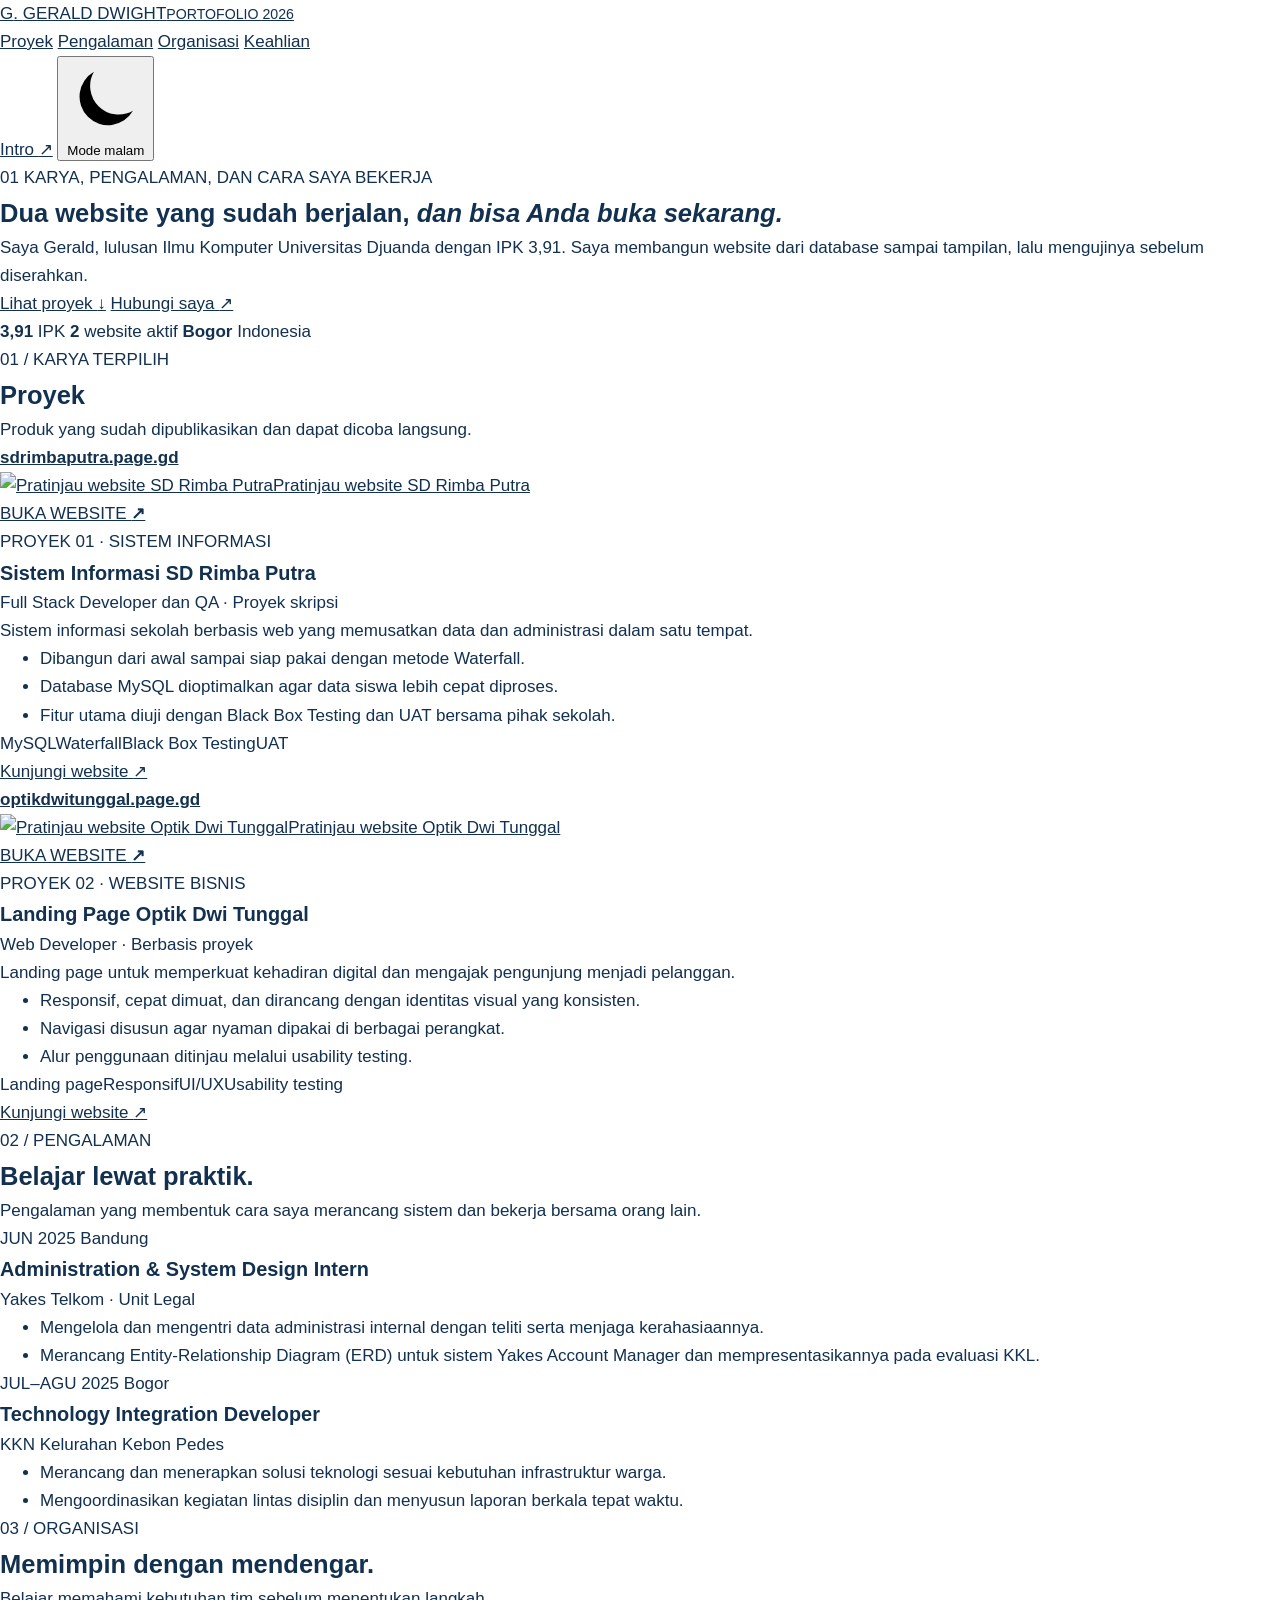
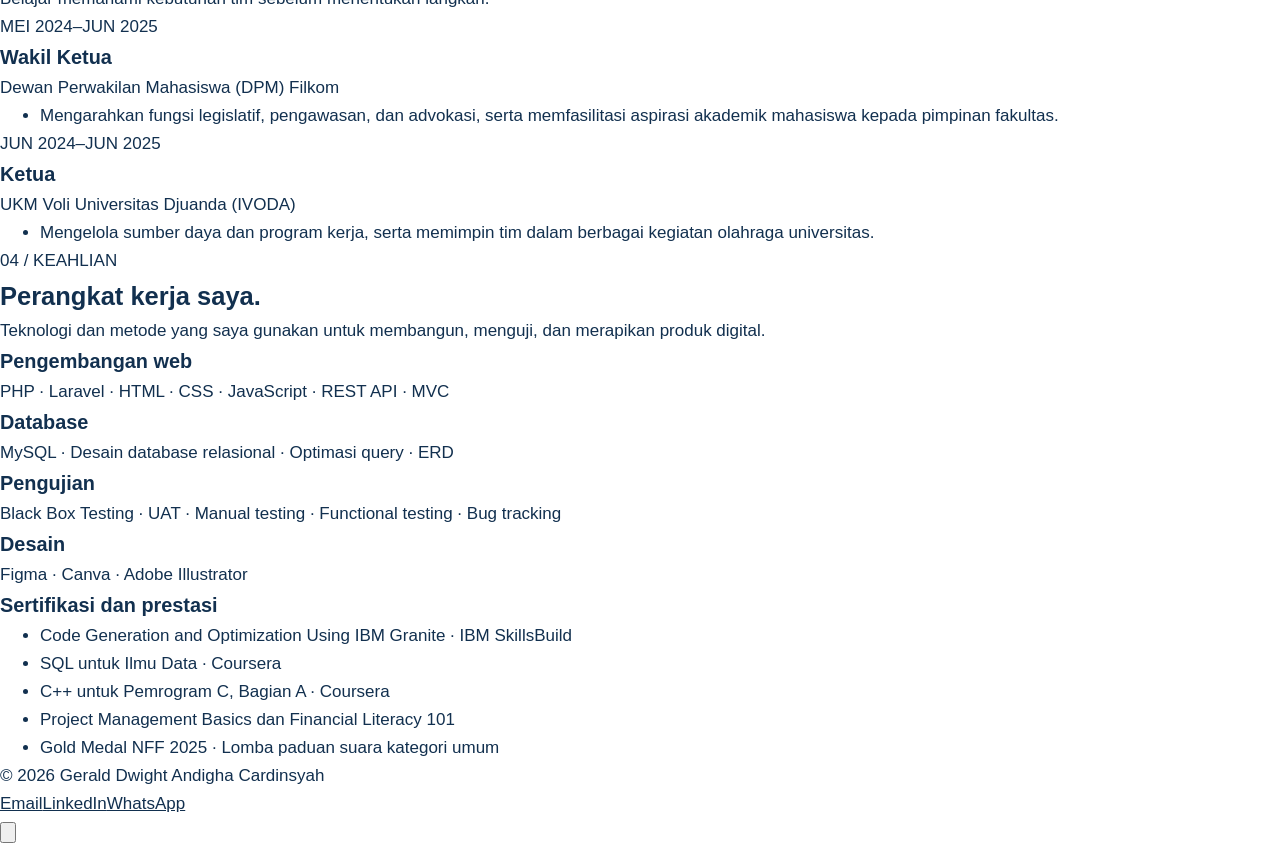
==== commit 85c14273: "Update portfolio.html" ====
--- a/portfolio.html
+++ b/portfolio.html
@@ -1,179 +1,176 @@
 <!DOCTYPE html>
 <html lang="id">
 <head>
-<meta charset="UTF-8">
-<meta name="viewport" content="width=device-width, initial-scale=1">
-<title>Portofolio | Gerald Dwight Andigha Cardinsyah</title>
-<link rel="preconnect" href="https://fonts.googleapis.com">
-<link rel="preconnect" href="https://fonts.gstatic.com" crossorigin>
-<link href="https://fonts.googleapis.com/css2?family=Bricolage+Grotesque:opsz,wght@12..96,500;12..96,700;12..96,800&family=Instrument+Sans:wght@400;500;600&display=swap" rel="stylesheet">
-<link rel="stylesheet" href="style.css">
+    <meta charset="UTF-8">
+    <meta name="viewport" content="width=device-width, initial-scale=1.0">
+    <title>Portofolio | Gerald Dwight Andigha Cardinsyah</title>
+    <meta name="description" content="Proyek, pengalaman, organisasi, dan keahlian Gerald Dwight Andigha Cardinsyah, pengembang web dari Bogor.">
+    <link rel="preconnect" href="https://fonts.googleapis.com">
+    <link rel="preconnect" href="https://fonts.gstatic.com" crossorigin>
+    <link href="https://fonts.googleapis.com/css2?family=DM+Serif+Display:ital@0;1&family=Plus+Jakarta+Sans:wght@300;400;500;600;700;800&display=swap" rel="stylesheet">
+    <link rel="stylesheet" href="style.css">
 </head>
-<body class="page-portfolio">
+<body class="portfolio-body">
+    <div class="reading-progress" aria-hidden="true"><span id="readingProgress"></span></div>
+    <div class="portfolio-grid" aria-hidden="true"></div>
 
-<header class="nav" id="navbar">
-  <div class="wrap">
-    <a class="logo" href="index.html">Gerald Dwight</a>
-    <nav id="navLinks" aria-label="Navigasi utama">
-      <a href="#proyek">Proyek</a>
-      <a href="#pengalaman">Pengalaman</a>
-      <a href="#organisasi">Organisasi</a>
-      <a href="#keahlian">Keahlian</a>
-      <a class="only-m" href="index.html">Beranda</a>
-    </nav>
-    <a class="home" href="index.html">Beranda</a>
-    <button class="menu-toggle" id="menuToggle" aria-label="Buka menu" aria-expanded="false" aria-controls="navLinks"><span></span><span></span><span></span></button>
-  </div>
-</header>
+    <header class="portfolio-header" id="navbar">
+        <div class="portfolio-nav-wrap">
+            <a class="portfolio-mark" href="index.html" aria-label="Kembali ke intro Gerald Dwight">
+                <span class="portfolio-mark-symbol">G<span>.</span></span>
+                <span class="portfolio-mark-copy">GERALD DWIGHT<small>PORTOFOLIO 2026</small></span>
+            </a>
+            <nav class="portfolio-nav" id="navLinks" aria-label="Navigasi utama">
+                <a href="#proyek">Proyek</a>
+                <a href="#pengalaman">Pengalaman</a>
+                <a href="#organisasi">Organisasi</a>
+                <a href="#keahlian">Keahlian</a>
+            </nav>
+            <div class="portfolio-nav-actions">
+                <a class="portfolio-home-link" href="index.html">Intro <span aria-hidden="true">↗</span></a>
+                <button class="theme-toggle portfolio-theme-toggle" id="themeToggle" type="button" aria-label="Aktifkan tema gelap" aria-pressed="false">
+                    <svg class="theme-icon" viewBox="0 0 24 24" aria-hidden="true"><path d="M20.2 15.4A8.5 8.5 0 0 1 8.6 3.8 8.5 8.5 0 1 0 20.2 15.4Z"/></svg>
+                    <span class="theme-label">Mode malam</span>
+                </button>
+                <button class="menu-toggle portfolio-menu-toggle" id="menuToggle" type="button" aria-label="Buka menu" aria-expanded="false" aria-controls="navLinks">
+                    <span></span><span></span><span></span>
+                </button>
+            </div>
+        </div>
+    </header>
 
-<main>
-  <section class="intro">
-    <div class="wrap">
-      <h1>Dua website yang sudah berjalan, dan bisa Anda buka sekarang.</h1>
-      <p>Saya Gerald, lulusan Ilmu Komputer Universitas Djuanda (IPK 3.91). Saya membangun website dari database sampai tampilan, lalu mengujinya sebelum diserahkan.</p>
-    </div>
-  </section>
+    <main class="portfolio-main">
+        <section class="portfolio-intro" id="top" aria-labelledby="portfolioTitle">
+            <div class="portfolio-kicker"><span class="portfolio-kicker-number">01</span> KARYA, PENGALAMAN, DAN CARA SAYA BEKERJA</div>
+            <h1 id="portfolioTitle">Dua website yang sudah berjalan, <em>dan bisa Anda buka sekarang.</em></h1>
+            <div class="portfolio-intro-bottom">
+                <p>Saya Gerald, lulusan Ilmu Komputer Universitas Djuanda dengan IPK 3,91. Saya membangun website dari database sampai tampilan, lalu mengujinya sebelum diserahkan.</p>
+                <div class="portfolio-intro-actions">
+                    <a class="portfolio-primary-link" href="#proyek">Lihat proyek <span aria-hidden="true">↓</span></a>
+                    <a class="portfolio-secondary-link" href="mailto:geralddwight2003@gmail.com">Hubungi saya <span aria-hidden="true">↗</span></a>
+                </div>
+            </div>
+            <div class="portfolio-facts" aria-label="Ringkasan profil">
+                <span><strong>3,91</strong> IPK</span>
+                <span><strong>2</strong> website aktif</span>
+                <span><strong>Bogor</strong> Indonesia</span>
+            </div>
+        </section>
 
-  <section id="proyek" class="sec tint">
-    <div class="wrap">
-      <h2>Proyek</h2>
-      <p class="sub">Klik gambar atau tombol untuk membuka websitenya langsung.</p>
+        <section id="proyek" class="portfolio-section portfolio-projects-section" aria-labelledby="projectsTitle">
+            <div class="portfolio-section-heading reveal">
+                <div><span class="portfolio-section-tag">01 / KARYA TERPILIH</span><h2 id="projectsTitle">Proyek</h2></div>
+                <p>Produk yang sudah dipublikasikan dan dapat dicoba langsung.</p>
+            </div>
 
-      <article class="project reveal">
-        <a class="shot" href="https://sdrimbaputra.page.gd/?i=3" target="_blank" rel="noopener" aria-label="Buka website SD Rimba Putra">
-          <div class="frame">
-            <div class="bar">sdrimbaputra.page.gd</div>
-            <div class="screen">SD Rimba Putra
-              <img src="img/sd-rimba-putra.jpg" alt="Tampilan website SD Rimba Putra" data-fb="https://image.thum.io/get/width/1000/crop/625/https://sdrimbaputra.page.gd/">
+            <article class="portfolio-project reveal">
+                <a class="project-preview" href="https://sdrimbaputra.page.gd/?i=3" target="_blank" rel="noopener noreferrer" aria-label="Buka website SD Rimba Putra">
+                    <div class="preview-window">
+                        <div class="preview-chrome"><span></span><span></span><span></span><b>sdrimbaputra.page.gd</b></div>
+                        <div class="preview-screen"><img src="img/sd-rimba-putra.jpg" alt="Pratinjau website SD Rimba Putra" data-fallback="https://image.thum.io/get/width/1000/crop/625/https://sdrimbaputra.page.gd/"><span class="preview-message">Pratinjau website SD Rimba Putra</span></div>
+                    </div>
+                    <span class="preview-open">BUKA WEBSITE <b aria-hidden="true">↗</b></span>
+                </a>
+                <div class="project-copy">
+                    <span class="project-number">PROYEK 01 · SISTEM INFORMASI</span>
+                    <h3>Sistem Informasi SD Rimba Putra</h3>
+                    <p class="project-role">Full Stack Developer dan QA · Proyek skripsi</p>
+                    <p class="project-description">Sistem informasi sekolah berbasis web yang memusatkan data dan administrasi dalam satu tempat.</p>
+                    <ul class="project-details">
+                        <li>Dibangun dari awal sampai siap pakai dengan metode Waterfall.</li>
+                        <li>Database MySQL dioptimalkan agar data siswa lebih cepat diproses.</li>
+                        <li>Fitur utama diuji dengan Black Box Testing dan UAT bersama pihak sekolah.</li>
+                    </ul>
+                    <div class="project-tags"><span>MySQL</span><span>Waterfall</span><span>Black Box Testing</span><span>UAT</span></div>
+                    <a class="project-text-link" href="https://sdrimbaputra.page.gd/?i=3" target="_blank" rel="noopener noreferrer">Kunjungi website <span aria-hidden="true">↗</span></a>
+                </div>
+            </article>
+
+            <article class="portfolio-project reveal">
+                <a class="project-preview" href="https://optikdwitunggal.page.gd/?i=3" target="_blank" rel="noopener noreferrer" aria-label="Buka website Optik Dwi Tunggal">
+                    <div class="preview-window">
+                        <div class="preview-chrome"><span></span><span></span><span></span><b>optikdwitunggal.page.gd</b></div>
+                        <div class="preview-screen"><img src="img/optik-dwi-tunggal.jpg" alt="Pratinjau website Optik Dwi Tunggal" data-fallback="https://image.thum.io/get/width/1000/crop/625/https://optikdwitunggal.page.gd/"><span class="preview-message">Pratinjau website Optik Dwi Tunggal</span></div>
+                    </div>
+                    <span class="preview-open">BUKA WEBSITE <b aria-hidden="true">↗</b></span>
+                </a>
+                <div class="project-copy">
+                    <span class="project-number">PROYEK 02 · WEBSITE BISNIS</span>
+                    <h3>Landing Page Optik Dwi Tunggal</h3>
+                    <p class="project-role">Web Developer · Berbasis proyek</p>
+                    <p class="project-description">Landing page untuk memperkuat kehadiran digital dan mengajak pengunjung menjadi pelanggan.</p>
+                    <ul class="project-details">
+                        <li>Responsif, cepat dimuat, dan dirancang dengan identitas visual yang konsisten.</li>
+                        <li>Navigasi disusun agar nyaman dipakai di berbagai perangkat.</li>
+                        <li>Alur penggunaan ditinjau melalui usability testing.</li>
+                    </ul>
+                    <div class="project-tags"><span>Landing page</span><span>Responsif</span><span>UI/UX</span><span>Usability testing</span></div>
+                    <a class="project-text-link" href="https://optikdwitunggal.page.gd/?i=3" target="_blank" rel="noopener noreferrer">Kunjungi website <span aria-hidden="true">↗</span></a>
+                </div>
+            </article>
+        </section>
+
+        <section id="pengalaman" class="portfolio-section portfolio-tint" aria-labelledby="experienceTitle">
+            <div class="portfolio-section-heading reveal">
+                <div><span class="portfolio-section-tag">02 / PENGALAMAN</span><h2 id="experienceTitle">Belajar lewat praktik.</h2></div>
+                <p>Pengalaman yang membentuk cara saya merancang sistem dan bekerja bersama orang lain.</p>
             </div>
-          </div>
-        </a>
-        <div>
-          <h3>Sistem Informasi SD Rimba Putra</h3>
-          <p class="role">Full Stack Developer dan QA, proyek skripsi</p>
-          <p class="d">Sistem informasi sekolah berbasis web yang memusatkan data dan administrasi dalam satu tempat.</p>
-          <ul>
-            <li>Dirancang dan dibangun dari awal sampai siap pakai dengan metode Waterfall.</li>
-            <li>Database MySQL dioptimalkan agar data siswa lebih cepat diproses.</li>
-            <li>Semua fitur utama diuji dengan Black Box Testing, lalu UAT bersama pihak sekolah.</li>
-          </ul>
-          <div class="tags"><span>MySQL</span><span>Waterfall</span><span>Black Box Testing</span><span>UAT</span></div>
-          <a class="btn" href="https://sdrimbaputra.page.gd/?i=3" target="_blank" rel="noopener">Buka website</a>
+            <article class="portfolio-record reveal">
+                <div class="record-date">JUN 2025 <span>Bandung</span></div>
+                <div><h3>Administration &amp; System Design Intern</h3><p class="record-place">Yakes Telkom · Unit Legal</p><ul><li>Mengelola dan mengentri data administrasi internal dengan teliti serta menjaga kerahasiaannya.</li><li>Merancang Entity-Relationship Diagram (ERD) untuk sistem Yakes Account Manager dan mempresentasikannya pada evaluasi KKL.</li></ul></div>
+            </article>
+            <article class="portfolio-record reveal">
+                <div class="record-date">JUL–AGU 2025 <span>Bogor</span></div>
+                <div><h3>Technology Integration Developer</h3><p class="record-place">KKN Kelurahan Kebon Pedes</p><ul><li>Merancang dan menerapkan solusi teknologi sesuai kebutuhan infrastruktur warga.</li><li>Mengoordinasikan kegiatan lintas disiplin dan menyusun laporan berkala tepat waktu.</li></ul></div>
+            </article>
+        </section>
+
+        <section id="organisasi" class="portfolio-section" aria-labelledby="organizationTitle">
+            <div class="portfolio-section-heading reveal">
+                <div><span class="portfolio-section-tag">03 / ORGANISASI</span><h2 id="organizationTitle">Memimpin dengan mendengar.</h2></div>
+                <p>Belajar memahami kebutuhan tim sebelum menentukan langkah.</p>
+            </div>
+            <article class="portfolio-record reveal">
+                <div class="record-date">MEI 2024–JUN 2025</div>
+                <div><h3>Wakil Ketua</h3><p class="record-place">Dewan Perwakilan Mahasiswa (DPM) Filkom</p><ul><li>Mengarahkan fungsi legislatif, pengawasan, dan advokasi, serta memfasilitasi aspirasi akademik mahasiswa kepada pimpinan fakultas.</li></ul></div>
+            </article>
+            <article class="portfolio-record reveal">
+                <div class="record-date">JUN 2024–JUN 2025</div>
+                <div><h3>Ketua</h3><p class="record-place">UKM Voli Universitas Djuanda (IVODA)</p><ul><li>Mengelola sumber daya dan program kerja, serta memimpin tim dalam berbagai kegiatan olahraga universitas.</li></ul></div>
+            </article>
+        </section>
+
+        <section id="keahlian" class="portfolio-section portfolio-tint" aria-labelledby="skillsTitle">
+            <div class="portfolio-section-heading reveal">
+                <div><span class="portfolio-section-tag">04 / KEAHLIAN</span><h2 id="skillsTitle">Perangkat kerja saya.</h2></div>
+                <p>Teknologi dan metode yang saya gunakan untuk membangun, menguji, dan merapikan produk digital.</p>
+            </div>
+            <div class="portfolio-skills reveal">
+                <div><h3>Pengembangan web</h3><p>PHP · Laravel · HTML · CSS · JavaScript · REST API · MVC</p></div>
+                <div><h3>Database</h3><p>MySQL · Desain database relasional · Optimasi query · ERD</p></div>
+                <div><h3>Pengujian</h3><p>Black Box Testing · UAT · Manual testing · Functional testing · Bug tracking</p></div>
+                <div><h3>Desain</h3><p>Figma · Canva · Adobe Illustrator</p></div>
+            </div>
+            <div class="portfolio-certifications reveal">
+                <h3>Sertifikasi dan prestasi</h3>
+                <ul>
+                    <li>Code Generation and Optimization Using IBM Granite · IBM SkillsBuild</li>
+                    <li>SQL untuk Ilmu Data · Coursera</li>
+                    <li>C++ untuk Pemrogram C, Bagian A · Coursera</li>
+                    <li>Project Management Basics dan Financial Literacy 101</li>
+                    <li>Gold Medal NFF 2025 · Lomba paduan suara kategori umum</li>
+                </ul>
+            </div>
+        </section>
+    </main>
+
+    <footer class="portfolio-footer">
+        <div class="portfolio-footer-inner">
+            <span>© <span id="currentYear">2026</span> Gerald Dwight Andigha Cardinsyah</span>
+            <div><a href="mailto:geralddwight2003@gmail.com">Email</a><a href="https://linkedin.com/in/geralddwight" target="_blank" rel="noopener noreferrer">LinkedIn</a><a href="https://wa.me/628998655334" target="_blank" rel="noopener noreferrer">WhatsApp</a></div>
         </div>
-      </article>
-
-      <article class="project reveal">
-        <a class="shot" href="https://optikdwitunggal.page.gd/?i=3" target="_blank" rel="noopener" aria-label="Buka website Optik Dwi Tunggal">
-          <div class="frame">
-            <div class="bar">optikdwitunggal.page.gd</div>
-            <div class="screen">Optik Dwi Tunggal
-              <img src="img/optik-dwi-tunggal.jpg" alt="Tampilan website Optik Dwi Tunggal" data-fb="https://image.thum.io/get/width/1000/crop/625/https://optikdwitunggal.page.gd/">
-            </div>
-          </div>
-        </a>
-        <div>
-          <h3>Landing Page Optik Dwi Tunggal</h3>
-          <p class="role">Web Developer, berbasis proyek</p>
-          <p class="d">Landing page untuk memperkuat kehadiran digital dan mengajak pengunjung menjadi pelanggan.</p>
-          <ul>
-            <li>Responsif, cepat dimuat, dan menarik secara visual.</li>
-            <li>Navigasi nyaman di berbagai perangkat dengan prinsip UI/UX.</li>
-            <li>Diuji lewat usability testing secara menyeluruh.</li>
-          </ul>
-          <div class="tags"><span>Landing page</span><span>Responsif</span><span>UI/UX</span><span>Usability testing</span></div>
-          <a class="btn" href="https://optikdwitunggal.page.gd/?i=3" target="_blank" rel="noopener">Buka website</a>
-        </div>
-      </article>
-    </div>
-  </section>
-
-  <section id="pengalaman" class="sec">
-    <div class="wrap">
-      <h2>Pengalaman</h2>
-      <p class="sub">Magang dan pengabdian yang membentuk cara saya bekerja.</p>
-      <div class="row reveal">
-        <div class="when">Jun 2025<br>Bandung</div>
-        <div>
-          <h3>Administration &amp; System Design Intern</h3>
-          <p class="at">Yakes Telkom, unit Legal</p>
-          <ul>
-            <li>Mengelola dan mengentri data administrasi internal dengan teliti dan menjaga kerahasiaannya.</li>
-            <li>Merancang Entity-Relationship Diagram (ERD) untuk sistem Yakes Account Manager, dipresentasikan pada evaluasi KKL.</li>
-          </ul>
-        </div>
-      </div>
-      <div class="row reveal">
-        <div class="when">Jul 2025 sampai Agu 2025<br>Bogor</div>
-        <div>
-          <h3>Technology Integration Developer</h3>
-          <p class="at">KKN Kelurahan Kebon Pedes</p>
-          <ul>
-            <li>Merancang dan menerapkan solusi teknologi sesuai kebutuhan infrastruktur warga.</li>
-            <li>Mengoordinasikan kegiatan lintas disiplin dan menyusun laporan berkala tepat waktu.</li>
-          </ul>
-        </div>
-      </div>
-    </div>
-  </section>
-
-  <section id="organisasi" class="sec tint">
-    <div class="wrap">
-      <h2>Organisasi</h2>
-      <p class="sub">Belajar memimpin dan mendengar sebelum memutuskan.</p>
-      <div class="row reveal">
-        <div class="when">Mei 2024 sampai Jun 2025</div>
-        <div>
-          <h3>Wakil Ketua</h3>
-          <p class="at">Dewan Perwakilan Mahasiswa (DPM) Filkom</p>
-          <ul><li>Mengarahkan fungsi legislatif, pengawasan, dan advokasi, serta memfasilitasi aspirasi akademik mahasiswa kepada pimpinan fakultas.</li></ul>
-        </div>
-      </div>
-      <div class="row reveal">
-        <div class="when">Jun 2024 sampai Jun 2025</div>
-        <div>
-          <h3>Ketua</h3>
-          <p class="at">UKM Voli Universitas Djuanda (IVODA)</p>
-          <ul><li>Mengelola sumber daya dan program kerja, serta memimpin tim dalam berbagai kegiatan olahraga universitas.</li></ul>
-        </div>
-      </div>
-    </div>
-  </section>
-
-  <section id="keahlian" class="sec">
-    <div class="wrap">
-      <h2>Keahlian</h2>
-      <p class="sub">Yang saya pakai sehari-hari.</p>
-      <div class="skills">
-        <div><h3>Pengembangan web</h3><div class="chips"><span>PHP</span><span>Laravel</span><span>HTML</span><span>CSS</span><span>JavaScript</span><span>REST API</span><span>MVC</span></div></div>
-        <div><h3>Database</h3><div class="chips"><span>MySQL</span><span>Desain database relasional</span><span>Optimasi query</span><span>ERD</span></div></div>
-        <div><h3>Pengujian</h3><div class="chips"><span>Black Box Testing</span><span>UAT</span><span>Manual testing</span><span>Functional testing</span><span>Bug tracking</span></div></div>
-        <div><h3>Desain</h3><div class="chips"><span>Figma</span><span>Canva</span><span>Adobe Illustrator</span></div></div>
-      </div>
-      <div class="certs">
-        <h3>Sertifikasi dan prestasi</h3>
-        <ul>
-          <li>Code Generation and Optimization Using IBM Granite, IBM SkillsBuild</li>
-          <li>SQL untuk Ilmu Data, Coursera</li>
-          <li>C++ untuk Pemrogram C, Bagian A, Coursera</li>
-          <li>Project Management Basics dan Financial Literacy 101</li>
-          <li>Gold Medal NFF (National Folklore Festival) 2025, lomba paduan suara kategori umum</li>
-        </ul>
-      </div>
-    </div>
-  </section>
-</main>
-
-<footer>
-  <div class="wrap">
-    <span>&copy; <span id="currentYear">2026</span> Gerald Dwight Andigha Cardinsyah</span>
-    <span>
-      <a href="mailto:geralddwight2003@gmail.com">Email</a>
-      <a href="https://linkedin.com/in/geralddwight" target="_blank" rel="noopener">LinkedIn</a>
-      <a href="https://wa.me/628998655334" target="_blank" rel="noopener">WhatsApp</a>
-    </span>
-  </div>
-</footer>
-
-<script src="script.js" defer></script>
+    </footer>
+    <button class="back-to-top" id="backToTop" type="button" aria-label="Kembali ke atas"><svg viewBox="0 0 24 24" aria-hidden="true"><path d="m6 14 6-6 6 6M12 8v12"/></svg></button>
+    <script src="script.js"></script>
 </body>
 </html>
